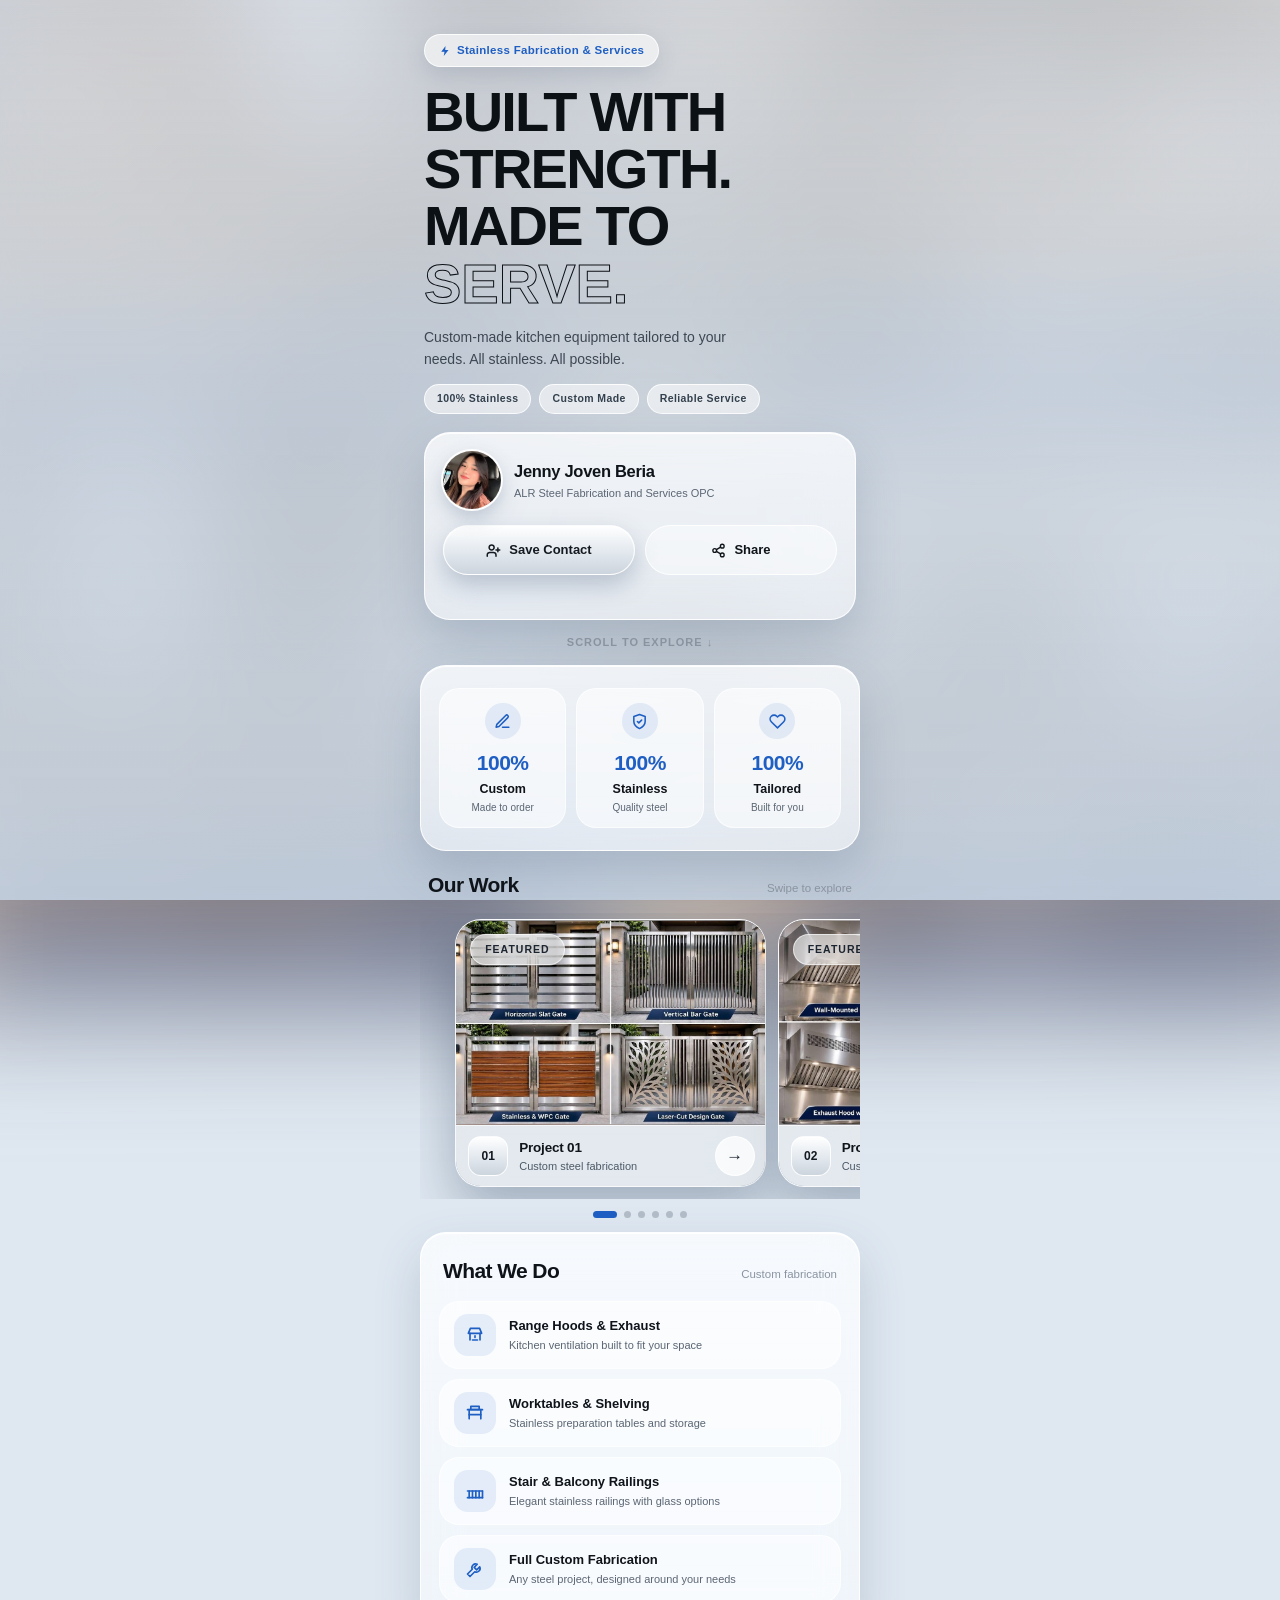
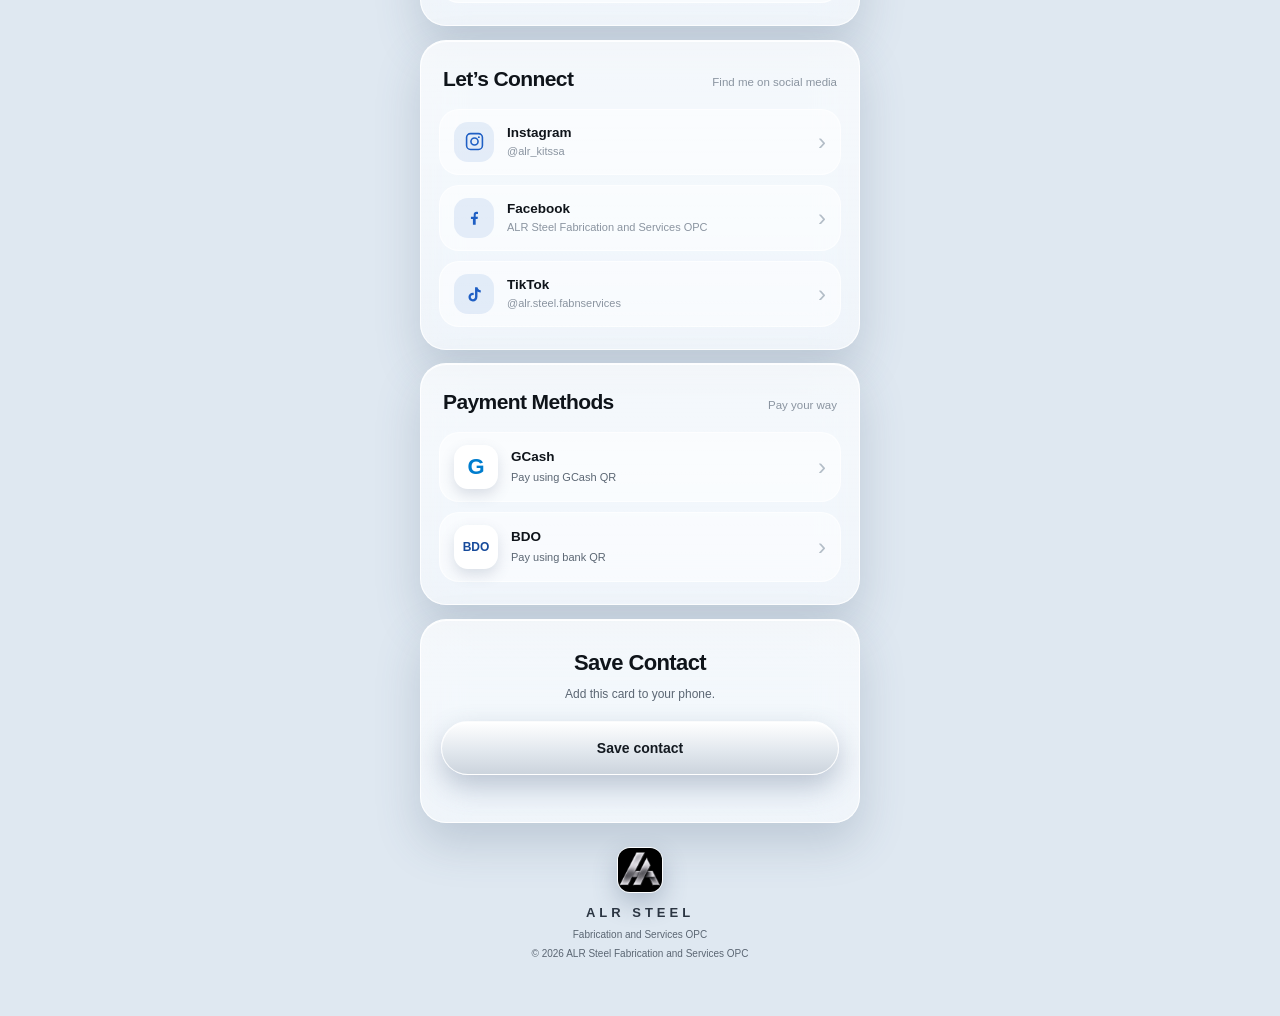
==== Jenny/index.html @ c43be618 "f" ====
<!DOCTYPE html>
<html lang="en">
<head>
  <meta charset="UTF-8">
  <meta name="viewport" content="width=device-width, initial-scale=1.0">

  <title>Jenny Joven Beria | ALR Steel Fabrication</title>
  <meta name="description" content="Connect with Jenny Joven Beria of ALR Steel Fabrication and Services OPC. Custom-made kitchen equipment tailored to your needs.">
  <meta name="theme-color" content="#dfe8f1">
  <meta name="application-name" content="ALR Steel">
  <meta name="apple-mobile-web-app-title" content="ALR Steel">
  <meta name="apple-mobile-web-app-capable" content="yes">
  <meta name="mobile-web-app-capable" content="yes">

  <link rel="icon" href="favicon.svg" type="image/svg+xml">
  <link rel="icon" href="favicon-32.png" sizes="32x32" type="image/png">
  <link rel="apple-touch-icon" href="apple-touch-icon.png">
  <link rel="manifest" href="site.webmanifest">

  <meta property="og:title" content="Jenny Joven Beria | ALR Steel Fabrication">
  <meta property="og:description" content="ALR Steel Fabrication and Services OPC — Custom-made kitchen equipment tailored to your needs.">
  <meta property="og:type" content="website">
  <meta property="og:image" content="apple-touch-icon.png">
  <meta name="twitter:card" content="summary">
  <meta name="twitter:title" content="Jenny Joven Beria | ALR Steel Fabrication">
  <meta name="twitter:description" content="ALR Steel Fabrication and Services OPC — Custom-made kitchen equipment tailored to your needs.">

  <link rel="stylesheet" href="style.css?v=6">
  <script src="script.js?v=6" defer></script>
  <noscript><style>.reveal,.reveal .highlight,.reveal .service-row{opacity:1 !important;transform:none !important;}</style></noscript>
</head>

<body>
  <!-- Fixed blurred backdrop: work imagery stays behind everything -->
  <div class="bg-fixed" aria-hidden="true"></div>
  <div class="bg-tint" aria-hidden="true"></div>

  <main class="digital-card">

    <!-- HERO -->
    <header class="hero">
      <p class="hero-tag">
        <svg width="12" height="12" viewBox="0 0 24 24" fill="currentColor" aria-hidden="true"><path d="M13 2 4.5 13.5H11L9.5 22 19 10h-6.5L13 2z"/></svg>
        Stainless Fabrication &amp; Services
      </p>

      <h1>
        BUILT WITH<br>
        STRENGTH.<br>
        MADE TO <span class="outline">SERVE.</span>
      </h1>

      <p class="hero-sub">
        Custom-made kitchen equipment tailored to your needs.
        All stainless. All possible.
      </p>

      <div class="hero-proof">
        <span>100% Stainless</span>
        <span>Custom Made</span>
        <span>Reliable Service</span>
      </div>

      <div class="hero-card">
        <div class="hero-id">
          <div class="profile-image-wrap">
            <img
              src="images/my-photo.png"
              alt="Jenny Joven Beria profile photo"
              class="profile-image"
              onerror="this.style.display='none'"
            >
            <span class="profile-initials">JB</span>
          </div>
          <div class="hero-name">
            <strong>Jenny Joven Beria</strong>
            <small>ALR Steel Fabrication and Services OPC</small>
          </div>
        </div>

        <div class="quick-actions">
          <button type="button" class="btn-primary" id="quickSave">
            <svg width="15" height="15" viewBox="0 0 24 24" fill="none" stroke="currentColor" stroke-width="2.4" stroke-linecap="round" stroke-linejoin="round" aria-hidden="true"><path d="M16 21v-2a4 4 0 0 0-4-4H6a4 4 0 0 0-4 4v2"/><circle cx="9" cy="7" r="4"/><line x1="19" y1="8" x2="19" y2="14"/><line x1="22" y1="11" x2="16" y2="11"/></svg>
            Save Contact
          </button>
          <button type="button" class="btn-ghost" id="shareCard">
            <svg width="15" height="15" viewBox="0 0 24 24" fill="none" stroke="currentColor" stroke-width="2.2" stroke-linecap="round" stroke-linejoin="round" aria-hidden="true"><circle cx="18" cy="5" r="3"/><circle cx="6" cy="12" r="3"/><circle cx="18" cy="19" r="3"/><line x1="8.6" y1="13.5" x2="15.4" y2="17.5"/><line x1="15.4" y1="6.5" x2="8.6" y2="10.5"/></svg>
            Share
          </button>
        </div>
        <p class="share-note" id="shareMessage" role="status"></p>
      </div>

      <p class="scroll-cue">Scroll to explore ↓</p>
    </header>

    <!-- HIGHLIGHTS -->
    <section class="section reveal" aria-label="Business highlights">
      <div class="highlights">
        <div class="highlight">
          <span class="highlight-icon" aria-hidden="true">
            <svg width="17" height="17" viewBox="0 0 24 24" fill="none" stroke="currentColor" stroke-width="2.2" stroke-linecap="round" stroke-linejoin="round"><path d="M12 20h9"/><path d="M16.5 3.5a2.1 2.1 0 0 1 3 3L7 19l-4 1 1-4Z"/></svg>
          </span>
          <span class="stat-num" data-target="100" data-suffix="%">0%</span>
          <strong>Custom</strong>
          <small>Made to order</small>
        </div>
        <div class="highlight">
          <span class="highlight-icon" aria-hidden="true">
            <svg width="17" height="17" viewBox="0 0 24 24" fill="none" stroke="currentColor" stroke-width="2.2" stroke-linecap="round" stroke-linejoin="round"><path d="M12 22s8-4 8-10V5l-8-3-8 3v7c0 6 8 10 8 10z"/><path d="m9 12 2 2 4-4"/></svg>
          </span>
          <span class="stat-num" data-target="100" data-suffix="%">0%</span>
          <strong>Stainless</strong>
          <small>Quality steel</small>
        </div>
        <div class="highlight">
          <span class="highlight-icon" aria-hidden="true">
            <svg width="17" height="17" viewBox="0 0 24 24" fill="none" stroke="currentColor" stroke-width="2.2" stroke-linecap="round" stroke-linejoin="round"><path d="M20.8 4.6a5.5 5.5 0 0 0-7.8 0L12 5.7l-1-1.1a5.5 5.5 0 0 0-7.8 7.8l1 1L12 21l7.8-7.6 1-1a5.5 5.5 0 0 0 0-7.8z"/></svg>
          </span>
          <span class="stat-num" data-target="100" data-suffix="%">0%</span>
          <strong>Tailored</strong>
          <small>Built for you</small>
        </div>
      </div>
    </section>

    <!-- WORK GALLERY : horizontal carousel -->
    <section class="work reveal" aria-label="Project gallery">
      <div class="section-heading">
        <h2>Our Work</h2>
        <p>Swipe to explore</p>
      </div>

      <div class="carousel" id="workCarousel" tabindex="0" aria-label="Steel fabrication project photos">
        <article class="slide" style='--photo: url("images/work-1.jpg")'>
          <div class="slide-frame">
            <img src="images/work-1.jpg" alt="Project photo 1" width="1000" height="657">
            <span class="slide-tag">Featured</span>
          </div>
          <div class="slide-caption">
            <span class="slide-num">01</span>
            <span class="slide-text"><strong>Project 01</strong><small>Custom steel fabrication</small></span>
            <button type="button" class="slide-next" aria-label="Next project">&#8594;</button>
          </div>
        </article>

        <article class="slide" style='--photo: url("images/work-2.jpg")'>
          <div class="slide-frame">
            <img src="images/work-2.jpg" alt="Project photo 2" width="1000" height="660" loading="lazy">
            <span class="slide-tag">Featured</span>
          </div>
          <div class="slide-caption">
            <span class="slide-num">02</span>
            <span class="slide-text"><strong>Project 02</strong><small>Custom steel fabrication</small></span>
            <button type="button" class="slide-next" aria-label="Next project">&#8594;</button>
          </div>
        </article>

        <article class="slide" style='--photo: url("images/work-3.jpg")'>
          <div class="slide-frame">
            <img src="images/work-3.jpg" alt="Project photo 3" width="1000" height="657" loading="lazy">
            <span class="slide-tag">Featured</span>
          </div>
          <div class="slide-caption">
            <span class="slide-num">03</span>
            <span class="slide-text"><strong>Project 03</strong><small>Custom steel fabrication</small></span>
            <button type="button" class="slide-next" aria-label="Next project">&#8594;</button>
          </div>
        </article>

        <article class="slide" style='--photo: url("images/work-4.jpg")'>
          <div class="slide-frame">
            <img src="images/work-4.jpg" alt="Project photo 4" width="1000" height="491" loading="lazy">
            <span class="slide-tag">Panorama</span>
          </div>
          <div class="slide-caption">
            <span class="slide-num">04</span>
            <span class="slide-text"><strong>Project 04</strong><small>Custom steel fabrication</small></span>
            <button type="button" class="slide-next" aria-label="Next project">&#8594;</button>
          </div>
        </article>

        <article class="slide" style='--photo: url("images/work-5.jpg")'>
          <div class="slide-frame">
            <img src="images/work-5.jpg" alt="Project photo 5" width="1000" height="660" loading="lazy">
            <span class="slide-tag">Featured</span>
          </div>
          <div class="slide-caption">
            <span class="slide-num">05</span>
            <span class="slide-text"><strong>Project 05</strong><small>Custom steel fabrication</small></span>
            <button type="button" class="slide-next" aria-label="Next project">&#8594;</button>
          </div>
        </article>

        <article class="slide" style='--photo: url("images/work-6.jpg")'>
          <div class="slide-frame">
            <img src="images/work-6.jpg" alt="Project photo 6" width="1000" height="662" loading="lazy">
            <span class="slide-tag">Featured</span>
          </div>
          <div class="slide-caption">
            <span class="slide-num">06</span>
            <span class="slide-text"><strong>Project 06</strong><small>Custom steel fabrication</small></span>
            <button type="button" class="slide-next" aria-label="Next project">&#8594;</button>
          </div>
        </article>
      </div>

      <div class="carousel-dots" id="carouselDots" aria-label="Choose a project photo">
        <button class="work-dot active" type="button" data-slide="0" aria-label="Photo 1" aria-current="true"></button>
        <button class="work-dot" type="button" data-slide="1" aria-label="Photo 2"></button>
        <button class="work-dot" type="button" data-slide="2" aria-label="Photo 3"></button>
        <button class="work-dot" type="button" data-slide="3" aria-label="Photo 4"></button>
        <button class="work-dot" type="button" data-slide="4" aria-label="Photo 5"></button>
        <button class="work-dot" type="button" data-slide="5" aria-label="Photo 6"></button>
      </div>
    </section>

    <!-- SERVICES -->
    <section class="section reveal">
      <div class="section-heading">
        <h2>What We Do</h2>
        <p>Custom fabrication</p>
      </div>

      <div class="service-list">
        <div class="service-row">
          <span class="service-icon" aria-hidden="true">
            <svg width="20" height="20" viewBox="0 0 24 24" fill="none" stroke="currentColor" stroke-width="2" stroke-linecap="round" stroke-linejoin="round"><path d="M4 10h16l-2.5-6h-11L4 10z"/><path d="M6 10v8M18 10v8M9 18h6"/><path d="M12 13v2"/></svg>
          </span>
          <span><strong>Range Hoods &amp; Exhaust</strong><small>Kitchen ventilation built to fit your space</small></span>
        </div>
        <div class="service-row">
          <span class="service-icon" aria-hidden="true">
            <svg width="20" height="20" viewBox="0 0 24 24" fill="none" stroke="currentColor" stroke-width="2" stroke-linecap="round" stroke-linejoin="round"><path d="M3 8h18"/><path d="M5 8v11M19 8v11"/><path d="M5 14h14"/><path d="M7 4h10v4H7z"/></svg>
          </span>
          <span><strong>Worktables &amp; Shelving</strong><small>Stainless preparation tables and storage</small></span>
        </div>
        <div class="service-row">
          <span class="service-icon" aria-hidden="true">
            <svg width="20" height="20" viewBox="0 0 24 24" fill="none" stroke="currentColor" stroke-width="2" stroke-linecap="round" stroke-linejoin="round"><path d="M3 20h18"/><path d="M5 20v-8m4 8v-8m4 8v-8m4 8v-8m4 8v-8"/><path d="M3 12h18"/></svg>
          </span>
          <span><strong>Stair &amp; Balcony Railings</strong><small>Elegant stainless railings with glass options</small></span>
        </div>
        <div class="service-row">
          <span class="service-icon" aria-hidden="true">
            <svg width="20" height="20" viewBox="0 0 24 24" fill="none" stroke="currentColor" stroke-width="2" stroke-linecap="round" stroke-linejoin="round"><path d="M14.7 6.3a4.5 4.5 0 0 0-6 6L3 18l3 3 5.7-5.7a4.5 4.5 0 0 0 6-6L14 13l-3-3 3.7-3.7z"/></svg>
          </span>
          <span><strong>Full Custom Fabrication</strong><small>Any steel project, designed around your needs</small></span>
        </div>
      </div>
    </section>

    <!-- SOCIAL LINKS -->
    <section class="section reveal">
      <div class="section-heading">
        <h2>Let&rsquo;s Connect</h2>
        <p>Find me on social media</p>
      </div>

      <div class="social-grid">
        <a
          class="social-link"
          href="https://www.instagram.com/alr_kitssa"
          target="_blank"
          rel="noopener noreferrer"
          aria-label="Visit Instagram"
        >
          <span class="social-icon" aria-hidden="true">
            <svg width="19" height="19" viewBox="0 0 24 24" fill="none" stroke="currentColor" stroke-width="2" stroke-linecap="round" stroke-linejoin="round"><rect x="2" y="2" width="20" height="20" rx="5"/><circle cx="12" cy="12" r="4.5"/><circle cx="17.5" cy="6.5" r="1.2" fill="currentColor" stroke="none"/></svg>
          </span>
          <span>Instagram<span class="social-handle">@alr_kitssa</span></span>
          <span class="chevron">›</span>
        </a>

        <a
          class="social-link"
          href="https://www.facebook.com/p/ALR-Steel-Fabrication-and-Services-OPC-100064059041618/"
          target="_blank"
          rel="noopener noreferrer"
          aria-label="Visit Facebook"
        >
          <span class="social-icon" aria-hidden="true">
            <svg width="19" height="19" viewBox="0 0 24 24" fill="currentColor" aria-hidden="true"><path d="M13.5 21v-7h2.4l.4-3h-2.8V9.1c0-.9.3-1.5 1.6-1.5h1.3V4.9c-.3 0-1.1-.1-2-.1-2 0-3.4 1.2-3.4 3.5V11H7.5v3H10v7h3.5z"/></svg>
          </span>
          <span>Facebook<span class="social-handle">ALR Steel Fabrication and Services OPC</span></span>
          <span class="chevron">›</span>
        </a>

        <a
          class="social-link"
          href="https://www.tiktok.com/@alr.steel.fabnservices"
          target="_blank"
          rel="noopener noreferrer"
          aria-label="Visit TikTok"
        >
          <span class="social-icon" aria-hidden="true">
            <svg width="18" height="18" viewBox="0 0 24 24" fill="currentColor" aria-hidden="true"><path d="M16.6 3c.4 2.1 1.9 3.8 4.4 4v3c-1.6 0-3-.5-4.4-1.4v6.9c0 3.9-2.7 6.5-6.1 6.5-3.3 0-5.9-2.5-5.9-5.9 0-3.3 2.6-5.8 6-5.8.3 0 .7 0 1 .1v3.1c-.3-.1-.7-.2-1-.2-1.6 0-2.9 1.2-2.9 2.8 0 1.6 1.2 2.8 2.8 2.8 1.7 0 2.9-1.3 2.9-3.2V3h3.2z"/></svg>
          </span>
          <span>TikTok<span class="social-handle">@alr.steel.fabnservices</span></span>
          <span class="chevron">›</span>
        </a>
      </div>
    </section>

    <!-- PAYMENT METHODS -->
    <section class="section reveal">
      <div class="section-heading">
        <h2>Payment Methods</h2>
        <p>Pay your way</p>
      </div>

      <div class="bank-list">
        <a href="gcash.html" class="bank-card">
          <span class="bank-logo gcash-logo">G</span>
          <span class="bank-summary">
            <strong>GCash</strong>
            <small>Pay using GCash QR</small>
          </span>
          <span class="chevron">›</span>
        </a>

        <a href="bdo.html" class="bank-card">
          <span class="bank-logo bdo-logo">BDO</span>
          <span class="bank-summary">
            <strong>BDO</strong>
            <small>Pay using bank QR</small>
          </span>
          <span class="chevron">›</span>
        </a>
      </div>
    </section>

    <!-- SAVE CONTACT -->
    <section class="contact-section reveal">
      <h2>Save Contact</h2>
      <p>Add this card to your phone.</p>
      <button type="button" class="save-button" id="saveContact">Save contact</button>
      <p class="save-message" id="saveMessage"></p>
    </section>

    <footer class="footer reveal">
      <img class="footer-logo" src="images/alr-logo.png" alt="ALR Steel Fabrication logo">
      <p>ALR STEEL</p>
      <span>Fabrication and Services OPC</span>
      <small>© <span id="currentYear"></span> ALR Steel Fabrication and Services OPC</small>
    </footer>

  </main>
</body>
</html>
---- Jenny/style.css ----
/* =====================================
   ALR STEEL DIGITAL CARD — MARKETING EDITION
   Light frosted glass, bold hero type,
   swipe gallery, count-up stats, reveals.
===================================== */

:root {
  --bg: #dfe8f1;
  --glass: linear-gradient(180deg, rgba(255, 255, 255, 0.75), rgba(255, 255, 255, 0.55));
  --tile: rgba(255, 255, 255, 0.55);
  --tile-hover: rgba(255, 255, 255, 0.8);
  --line: rgba(255, 255, 255, 0.85);
  --line-soft: rgba(255, 255, 255, 0.65);
  --text: #0f141a;
  --muted: #5b6673;
  --faint: #8a94a0;
  --accent: #1f5fc4;
  --accent-bright: #2f7cf6;
  --accent-soft: rgba(31, 95, 196, 0.1);
  --steel-btn: linear-gradient(180deg, #ffffff 0%, #e2e8ee 55%, #ccd4dd 100%);
  --sans: -apple-system, BlinkMacSystemFont, "SF Pro Text",
    "Inter", "Segoe UI", Arial, sans-serif;
  --radius: 26px;
}

* {
  box-sizing: border-box;
}

html {
  scroll-behavior: smooth;
}

body {
  margin: 0;
  padding: 28px 16px 52px;
  background-color: var(--bg);
  color: var(--text);
  font-family: var(--sans);
  line-height: 1.5;
  -webkit-font-smoothing: antialiased;
}

/* Fixed blurred work imagery behind everything */

.bg-fixed {
  position: fixed;
  inset: 0;
  z-index: -2;
  background: url("images/work-2.jpg") center 30% / cover no-repeat;
  filter: blur(60px) saturate(1.25) brightness(1.18);
  transform: scale(1.2);
}

.bg-tint {
  position: fixed;
  inset: 0;
  z-index: -1;
  background: linear-gradient(180deg,
    rgba(223, 232, 241, 0.66) 0%,
    rgba(214, 226, 238, 0.78) 40%,
    rgba(198, 212, 228, 0.86) 100%);
}

::selection {
  background: rgba(31, 95, 196, 0.25);
}

button,
a {
  -webkit-tap-highlight-color: transparent;
}

button {
  font: inherit;
}

a {
  color: inherit;
  text-decoration: none;
}

.digital-card {
  display: flex;
  flex-direction: column;
  gap: 14px;
  width: 100%;
  max-width: 440px;
  margin: 0 auto;
}

/* ---------- SHARED GLASS ---------- */

.hero-card,
.section,
.contact-section,
.payment-panel {
  background: var(--glass);
  -webkit-backdrop-filter: blur(22px) saturate(150%);
  backdrop-filter: blur(22px) saturate(150%);
  border: 1px solid var(--line);
  border-radius: var(--radius);
  box-shadow:
    inset 0 1px 0 rgba(255, 255, 255, 0.9),
    0 20px 45px rgba(70, 90, 120, 0.22);
}

/* ---------- SCROLL REVEAL ---------- */

.reveal {
  opacity: 0;
  transform: translateY(30px);
  transition:
    opacity 0.7s ease,
    transform 0.7s cubic-bezier(0.2, 0.7, 0.25, 1);
  will-change: opacity, transform;
}

.reveal.visible {
  opacity: 1;
  transform: none;
}

/* Staggered children inside revealed cards */

.reveal .highlight,
.reveal .service-row,
.reveal .social-link,
.reveal .bank-card {
  opacity: 0;
  transform: translateY(16px);
  transition:
    opacity 0.55s ease,
    transform 0.55s cubic-bezier(0.2, 0.7, 0.25, 1),
    background 0.2s;
}

.reveal.visible .highlight,
.reveal.visible .service-row,
.reveal.visible .social-link,
.reveal.visible .bank-card {
  opacity: 1;
  transform: none;
}

.reveal .highlight:nth-child(2) { transition-delay: 0.1s; }
.reveal .highlight:nth-child(3) { transition-delay: 0.2s; }
.reveal .service-row:nth-child(2) { transition-delay: 0.08s; }
.reveal .service-row:nth-child(3) { transition-delay: 0.16s; }
.reveal .service-row:nth-child(4) { transition-delay: 0.24s; }
.reveal .social-link:nth-child(2) { transition-delay: 0.08s; }
.reveal .social-link:nth-child(3) { transition-delay: 0.16s; }
.reveal .bank-card:nth-child(2) { transition-delay: 0.1s; }

/* ---------- HERO (animates on load) ---------- */

@keyframes rise {
  from {
    opacity: 0;
    transform: translateY(24px);
  }
  to {
    opacity: 1;
    transform: none;
  }
}

.hero {
  padding: 6px 4px 0;
}

.hero-tag {
  display: inline-flex;
  align-items: center;
  gap: 6px;
  margin: 0;
  padding: 7px 14px;
  border: 1px solid var(--line);
  border-radius: 999px;
  background: rgba(255, 255, 255, 0.6);
  -webkit-backdrop-filter: blur(14px);
  backdrop-filter: blur(14px);
  color: var(--accent);
  font-size: 11.5px;
  font-weight: 800;
  letter-spacing: 0.3px;
  box-shadow: 0 8px 20px rgba(70, 90, 120, 0.15);
  animation: rise 0.7s ease both;
}

.hero h1 {
  margin: 16px 0 0;
  font-size: clamp(40px, 11.5vw, 56px);
  font-weight: 800;
  line-height: 1.02;
  letter-spacing: -1.8px;
  text-transform: uppercase;
  color: #0c1116;
  text-wrap: balance;
  animation: rise 0.7s 0.08s ease both;
}

.hero h1 .outline {
  color: transparent;
  -webkit-text-stroke: 2px #0c1116;
}

.hero-sub {
  max-width: 330px;
  margin: 14px 0 0;
  color: #3d4753;
  font-size: 14px;
  line-height: 1.6;
  animation: rise 0.7s 0.16s ease both;
}

.hero-proof {
  display: flex;
  flex-wrap: wrap;
  gap: 8px;
  margin-top: 14px;
  animation: rise 0.7s 0.24s ease both;
}

.hero-proof span {
  padding: 6px 12px;
  border: 1px solid var(--line);
  border-radius: 999px;
  background: rgba(255, 255, 255, 0.55);
  -webkit-backdrop-filter: blur(14px);
  backdrop-filter: blur(14px);
  font-size: 10.5px;
  font-weight: 800;
  letter-spacing: 0.4px;
  color: #33404d;
}

.hero-card {
  margin-top: 18px;
  padding: 18px;
  animation: rise 0.7s 0.32s ease both;
}

.hero-id {
  display: flex;
  align-items: center;
  gap: 13px;
}

.profile-image-wrap {
  position: relative;
  width: 58px;
  height: 58px;
  flex-shrink: 0;
  border-radius: 50%;
  background: rgba(255, 255, 255, 0.6);
  box-shadow:
    0 0 0 2px rgba(255, 255, 255, 0.95),
    0 8px 20px rgba(70, 90, 120, 0.3);
}

.profile-image {
  position: absolute;
  inset: 0;
  z-index: 2;
  width: 100%;
  height: 100%;
  object-fit: cover;
  border-radius: 50%;
}

.profile-initials {
  position: absolute;
  inset: 0;
  display: grid;
  place-items: center;
  font-size: 20px;
  font-weight: 800;
  color: var(--accent);
  border-radius: 50%;
}

.hero-name strong {
  display: block;
  font-size: 16.5px;
  font-weight: 800;
  letter-spacing: -0.3px;
}

.hero-name small {
  display: block;
  margin-top: 2px;
  color: var(--muted);
  font-size: 11px;
  line-height: 1.45;
}

.scroll-cue {
  margin: 14px 0 0;
  color: var(--faint);
  font-size: 11px;
  font-weight: 700;
  letter-spacing: 1px;
  text-align: center;
  text-transform: uppercase;
  animation: rise 0.7s 0.4s ease both;
}

/* ---------- BUTTONS ---------- */

.quick-actions {
  display: grid;
  grid-template-columns: 1fr 1fr;
  gap: 10px;
  margin-top: 16px;
}

.btn-primary {
  display: flex;
  min-height: 50px;
  align-items: center;
  justify-content: center;
  gap: 8px;
  padding: 12px 16px;
  border: 1px solid rgba(255, 255, 255, 0.9);
  border-radius: 999px;
  background: var(--steel-btn);
  color: #141a21;
  cursor: pointer;
  font-size: 13px;
  font-weight: 800;
  box-shadow:
    inset 0 1px 0 rgba(255, 255, 255, 0.9),
    0 10px 24px rgba(70, 90, 120, 0.3);
  transition: transform 0.15s, filter 0.2s;
}

.btn-primary:hover {
  filter: brightness(1.04);
}

.btn-primary:active {
  transform: scale(0.97);
}

.btn-ghost {
  display: flex;
  min-height: 50px;
  align-items: center;
  justify-content: center;
  gap: 8px;
  padding: 12px 16px;
  border: 1px solid var(--line);
  border-radius: 999px;
  background: rgba(255, 255, 255, 0.45);
  color: var(--text);
  cursor: pointer;
  font-size: 13px;
  font-weight: 700;
  transition: background 0.2s;
}

.btn-ghost:hover {
  background: rgba(255, 255, 255, 0.75);
}

.share-note {
  min-height: 16px;
  margin: 10px 0 0;
  color: var(--muted);
  font-size: 11px;
  text-align: center;
}

/* ---------- SECTIONS ---------- */

.section {
  padding: 22px 18px;
}

.section-heading {
  display: flex;
  align-items: baseline;
  justify-content: space-between;
  gap: 12px;
  margin: 0 4px 14px;
}

.section-heading h2 {
  margin: 0;
  font-size: 21px;
  font-weight: 800;
  letter-spacing: -0.6px;
}

.section-heading p {
  margin: 0;
  color: var(--faint);
  font-size: 11.5px;
  text-align: right;
  white-space: nowrap;
}

/* ---------- HIGHLIGHTS + COUNT-UP ---------- */

.highlights {
  display: grid;
  grid-template-columns: repeat(3, 1fr);
  gap: 10px;
}

.highlight {
  padding: 14px 6px 12px;
  border: 1px solid var(--line-soft);
  border-radius: 20px;
  background: var(--tile);
  text-align: center;
}

.highlight-icon {
  display: grid;
  width: 36px;
  height: 36px;
  margin: 0 auto 8px;
  place-items: center;
  border-radius: 50%;
  background: var(--accent-soft);
  color: var(--accent);
}

.stat-num {
  display: block;
  font-size: 21px;
  font-weight: 800;
  letter-spacing: -0.5px;
  color: var(--accent);
  font-variant-numeric: tabular-nums;
}

.highlight strong {
  display: block;
  margin-top: 1px;
  font-size: 12.5px;
  font-weight: 800;
}

.highlight small {
  display: block;
  margin-top: 2px;
  color: var(--muted);
  font-size: 10px;
}

/* ---------- WORK : horizontal swipe carousel ---------- */

.work {
  padding: 4px 0 0;
}

.work .section-heading {
  margin: 0 8px 12px;
}

.carousel {
  position: relative;
  display: flex;
  gap: 12px;
  overflow-x: auto;
  scroll-snap-type: x proximity;
  scroll-behavior: smooth;
  scrollbar-width: none;
  overscroll-behavior-x: contain;
  align-items: flex-start;
  padding: 6px 8% 12px;
}

.carousel::-webkit-scrollbar {
  display: none;
}

.slide {
  position: relative;
  flex: 0 0 84%;
  scroll-snap-align: center;
  overflow: hidden;
  border: 1px solid rgba(255, 255, 255, 0.9);
  border-radius: 26px;
  background: #b9c4cf;
  box-shadow:
    inset 0 1px 0 rgba(255, 255, 255, 0.5),
    0 24px 55px rgba(40, 60, 90, 0.35);
}

.slide-frame {
  position: relative;
  aspect-ratio: 3 / 2;
  overflow: hidden;
  background: #c8d2dd;
}

/* blurred copy of the same photo fills any leftover space */
.slide-frame::before {
  content: "";
  position: absolute;
  inset: 0;
  background-image: var(--photo);
  background-position: center;
  background-size: cover;
  filter: blur(22px) saturate(1.15) brightness(1.06);
  transform: scale(1.18);
}

.slide-frame img {
  position: absolute;
  inset: 0;
  z-index: 1;
  width: 100%;
  height: 100%;
  object-fit: contain; /* whole photo, never cropped */
}

.slide-tag {
  position: absolute;
  top: 14px;
  left: 14px;
  z-index: 2;
  padding: 7px 14px;
  border: 1px solid rgba(255, 255, 255, 0.6);
  border-radius: 999px;
  background: rgba(255, 255, 255, 0.55);
  -webkit-backdrop-filter: blur(14px);
  backdrop-filter: blur(14px);
  font-size: 10.5px;
  font-weight: 800;
  letter-spacing: 1px;
  text-transform: uppercase;
  color: #1c2530;
}

.slide-caption {
  position: relative;
  z-index: 2;
  display: flex;
  align-items: center;
  gap: 11px;
  margin: 0;
  padding: 10px 10px 10px 12px;
  border: 0;
  border-top: 1px solid rgba(255, 255, 255, 0.65);
  border-radius: 0;
  background: rgba(255, 255, 255, 0.62);
  -webkit-backdrop-filter: blur(18px) saturate(150%);
  backdrop-filter: blur(18px) saturate(150%);
}

.slide-num {
  display: grid;
  width: 40px;
  height: 40px;
  flex-shrink: 0;
  place-items: center;
  border: 1px solid rgba(255, 255, 255, 0.9);
  border-radius: 13px;
  background: var(--steel-btn);
  color: #141a21;
  font-size: 12px;
  font-weight: 900;
}

.slide-text {
  min-width: 0;
}

.slide-text strong {
  display: block;
  font-size: 13.5px;
  font-weight: 800;
  letter-spacing: -0.2px;
  white-space: nowrap;
  overflow: hidden;
  text-overflow: ellipsis;
}

.slide-text small {
  display: block;
  color: #4d5966;
  font-size: 11px;
  white-space: nowrap;
  overflow: hidden;
  text-overflow: ellipsis;
}

.slide-next {
  display: grid;
  width: 40px;
  height: 40px;
  flex-shrink: 0;
  place-items: center;
  margin-left: auto;
  border: 1px solid rgba(255, 255, 255, 0.9);
  border-radius: 50%;
  background: rgba(255, 255, 255, 0.75);
  color: #1c2530;
  cursor: pointer;
  font-size: 17px;
  line-height: 1;
  transition: transform 0.15s, background 0.2s;
}

.slide-next:hover {
  background: #fff;
}

.slide-next:active {
  transform: scale(0.93);
}

.carousel-dots {
  display: flex;
  justify-content: center;
  gap: 7px;
  margin-top: 12px;
}

.work-dot {
  width: 7px;
  height: 7px;
  padding: 0;
  border: 0;
  border-radius: 50%;
  background: #b3bdc8;
  cursor: pointer;
  transition: width 0.25s, background 0.25s;
}

.work-dot.active {
  width: 24px;
  border-radius: 8px;
  background: var(--accent);
}

/* ---------- ROWS ---------- */

.social-grid,
.service-list,
.bank-list {
  display: grid;
  gap: 10px;
}

.social-link,
.service-row,
.bank-card {
  display: flex;
  align-items: center;
  gap: 13px;
  padding: 12px 14px;
  border: 1px solid var(--line-soft);
  border-radius: 20px;
  background: var(--tile);
  transition: background 0.2s, transform 0.15s;
}

a.social-link:hover,
a.bank-card:hover {
  background: var(--tile-hover);
}

a.social-link:active,
a.bank-card:active {
  transform: scale(0.99);
}

.social-link {
  min-height: 62px;
  font-size: 13.5px;
  font-weight: 700;
}

.social-icon,
.service-icon {
  display: grid;
  flex-shrink: 0;
  place-items: center;
  border-radius: 14px;
  background: var(--accent-soft);
  color: var(--accent);
}

.social-icon {
  width: 40px;
  height: 40px;
}

.service-icon {
  width: 42px;
  height: 42px;
}

.social-handle {
  display: block;
  color: var(--faint);
  font-size: 11px;
  font-weight: 500;
}

.chevron {
  margin-left: auto;
  color: #b3bdc7;
  font-size: 24px;
  font-weight: 400;
  line-height: 1;
}

.service-row strong {
  display: block;
  font-size: 13px;
  font-weight: 800;
}

.service-row small {
  display: block;
  margin-top: 2px;
  color: var(--muted);
  font-size: 11px;
  line-height: 1.5;
}

/* ---------- PAYMENTS ---------- */

.bank-card {
  min-height: 66px;
}

.bank-logo {
  display: grid;
  width: 44px;
  height: 44px;
  flex-shrink: 0;
  place-items: center;
  border-radius: 14px;
  background: #fff;
  font-size: 12px;
  font-weight: 900;
  box-shadow: 0 6px 14px rgba(70, 90, 120, 0.18);
}

.gcash-logo {
  color: #007dce;
  font-size: 22px;
}

.bdo-logo {
  color: #164a9b;
}

.bank-summary {
  display: flex;
  flex: 1;
  flex-direction: column;
  gap: 2px;
}

.bank-summary strong {
  font-size: 13.5px;
}

.bank-summary small {
  color: var(--muted);
  font-size: 11px;
}

/* ---------- SAVE CONTACT ---------- */

.contact-section {
  padding: 26px 20px;
  text-align: center;
}

.contact-section h2 {
  margin: 0;
  font-size: 22px;
  font-weight: 800;
  letter-spacing: -0.6px;
}

.contact-section > p {
  margin: 6px 0 0;
  color: var(--muted);
  font-size: 12px;
}

.save-button {
  display: flex;
  width: 100%;
  min-height: 54px;
  align-items: center;
  justify-content: center;
  gap: 10px;
  margin-top: 18px;
  padding: 14px 18px;
  border: 1px solid rgba(255, 255, 255, 0.9);
  border-radius: 999px;
  background: var(--steel-btn);
  color: #141a21;
  cursor: pointer;
  font-size: 14px;
  font-weight: 800;
  box-shadow:
    inset 0 1px 0 rgba(255, 255, 255, 0.9),
    0 12px 28px rgba(70, 90, 120, 0.32);
  transition: transform 0.15s, filter 0.2s;
}

.save-button:hover {
  filter: brightness(1.04);
}

.save-button:active {
  transform: scale(0.98);
}

.save-message {
  min-height: 15px;
  margin-bottom: 0;
  color: var(--muted);
  font-size: 11px;
}

/* ---------- FOOTER ---------- */

.footer {
  display: flex;
  flex-direction: column;
  align-items: center;
  gap: 4px;
  padding: 10px 15px 4px;
}

.footer-logo {
  width: 46px;
  height: 46px;
  object-fit: cover;
  border-radius: 13px;
  border: 1px solid rgba(255, 255, 255, 0.9);
  margin-bottom: 6px;
  box-shadow: 0 10px 24px rgba(70, 90, 120, 0.3);
}

.footer p {
  margin: 0;
  color: #2b3542;
  font-size: 13px;
  font-weight: 800;
  letter-spacing: 4px;
}

.footer span,
.footer small {
  color: var(--muted);
  font-size: 10px;
}

/* ---------- PAYMENT PAGES ---------- */

.payment-page {
  min-height: 100vh;
  padding: 24px 16px 40px;
}

.payment-container {
  width: 100%;
  max-width: 440px;
  margin: 0 auto;
}

.payment-topbar {
  display: flex;
  align-items: center;
  justify-content: space-between;
  margin-bottom: 16px;
  padding: 0 4px;
}

.back-link {
  display: inline-flex;
  align-items: center;
  gap: 6px;
  padding: 9px 16px 9px 12px;
  border: 1px solid var(--line);
  border-radius: 999px;
  background: rgba(255, 255, 255, 0.6);
  -webkit-backdrop-filter: blur(14px);
  backdrop-filter: blur(14px);
  font-size: 13px;
  font-weight: 700;
}

.payment-brand {
  color: #2b3542;
  font-size: 12px;
  font-weight: 800;
  letter-spacing: 3px;
}

.payment-panel {
  padding: 26px 20px;
  text-align: center;
}

.payment-provider-logo {
  display: grid;
  width: 62px;
  height: 62px;
  margin: 0 auto 16px;
  place-items: center;
  border-radius: 20px;
  background: #fff;
  font-size: 18px;
  font-weight: 900;
  box-shadow: 0 10px 24px rgba(70, 90, 120, 0.2);
}

.payment-provider-logo.gcash {
  color: #007dce;
  font-size: 30px;
}

.payment-provider-logo.bdo {
  color: #164a9b;
}

.payment-panel h1 {
  margin: 0;
  font-size: 23px;
  font-weight: 800;
  letter-spacing: -0.5px;
}

.payment-description {
  margin: 8px 0 20px;
  color: var(--muted);
  font-size: 13px;
}

.payment-qr {
  display: grid;
  min-height: 240px;
  padding: 12px;
  place-items: center;
  border: 1px solid var(--line);
  border-radius: 20px;
  background: #ffffff;
  box-shadow: 0 12px 28px rgba(70, 90, 120, 0.18);
}

.payment-qr img {
  display: block;
  width: 100%;
  max-width: 280px;
  height: auto;
  object-fit: contain;
}

.qr-placeholder {
  padding: 24px 12px;
  color: #525252;
  font-size: 13px;
  line-height: 1.7;
}

.qr-placeholder code {
  padding: 1px 6px;
  border-radius: 6px;
  background: #eef1f4;
  font-size: 12px;
}

.payment-instructions {
  margin: 16px 0;
  padding: 16px;
  border: 1px solid var(--line-soft);
  border-radius: 18px;
  background: var(--tile);
  color: #3d4753;
  font-size: 12px;
  line-height: 1.7;
  text-align: left;
}

.payment-instructions strong {
  color: var(--text);
}

.payment-instructions ol {
  margin: 8px 0 0;
  padding-left: 18px;
}

.payment-action {
  display: flex;
  width: 100%;
  min-height: 50px;
  align-items: center;
  justify-content: center;
  margin-top: 10px;
  padding: 12px 16px;
  border: 1px solid rgba(255, 255, 255, 0.9);
  border-radius: 999px;
  background: var(--steel-btn);
  color: #141a21;
  font-size: 13px;
  font-weight: 800;
  cursor: pointer;
  box-shadow:
    inset 0 1px 0 rgba(255, 255, 255, 0.9),
    0 10px 24px rgba(70, 90, 120, 0.28);
}

.payment-action.secondary {
  border: 1px solid var(--line);
  background: rgba(255, 255, 255, 0.5);
  color: var(--text);
  box-shadow: none;
}

.payment-status {
  min-height: 18px;
  color: var(--muted);
  font-size: 11px;
}

.payment-disclaimer {
  margin-top: 18px;
  color: var(--muted);
  font-size: 10px;
  line-height: 1.7;
  text-align: center;
}

/* ---------- ACCESSIBILITY ---------- */

button:focus-visible,
a:focus-visible,
.carousel:focus-visible {
  outline: 2px solid var(--accent);
  outline-offset: 3px;
}

/* ---------- MOBILE ---------- */

@media (max-width: 360px) {
  body {
    padding: 20px 10px 36px;
  }

  .hero h1 {
    font-size: 36px;
  }

  .hero-card {
    padding: 15px;
  }

  .section {
    padding: 18px 14px;
  }

  .quick-actions {
    grid-template-columns: 1fr;
  }
}

@media (prefers-reduced-motion: reduce) {
  *,
  *::before,
  *::after {
    scroll-behavior: auto !important;
    transition-duration: 0.01ms !important;
    animation: none !important;
  }

  .reveal,
  .reveal .highlight,
  .reveal .service-row,
  .reveal .social-link,
  .reveal .bank-card {
    opacity: 1 !important;
    transform: none !important;
  }
}

/* ---------- CONTACT PAGE ---------- */

.payment-provider-logo.contact {
  background: var(--accent-soft);
  color: var(--accent);
}

.contact-options {
  display: grid;
  gap: 12px;
  margin: 20px 0 4px;
  text-align: left;
}

.contact-option {
  border: 1px solid var(--line-soft);
  border-radius: 20px;
  background: var(--tile);
  padding: 16px;
}

.contact-option-top {
  display: flex;
  align-items: center;
  gap: 13px;
  margin-bottom: 14px;
}

.contact-icon {
  display: grid;
  width: 46px;
  height: 46px;
  flex-shrink: 0;
  place-items: center;
  border-radius: 15px;
  background: var(--accent-soft);
  color: var(--accent);
}

.contact-option strong {
  display: block;
  font-size: 13px;
  font-weight: 800;
}

.contact-value {
  display: block;
  margin-top: 2px;
  font-size: 16px;
  font-weight: 800;
  letter-spacing: -0.3px;
  color: var(--accent);
  overflow-wrap: anywhere;
}

.contact-btns {
  display: grid;
  grid-template-columns: 1fr 1fr;
  gap: 10px;
}

.contact-btns .payment-action {
  margin-top: 0;
  min-height: 48px;
  padding: 10px 8px;
  font-size: 12.5px;
}

.contact-or {
  display: flex;
  align-items: center;
  gap: 12px;
  margin: 18px 2px 6px;
  color: var(--faint);
  font-size: 10.5px;
  font-weight: 800;
  letter-spacing: 1.5px;
}

.contact-or::before,
.contact-or::after {
  content: "";
  height: 1px;
  flex: 1;
  background: rgba(120, 135, 155, 0.35);
}

@media (max-width: 360px) {
  .contact-btns {
    grid-template-columns: 1fr;
  }
}

/* ---------- IN-APP BROWSER BANNER + COPY LINKS ---------- */

.inapp-banner {
  margin: 16px 0 4px;
  padding: 14px 15px;
  border: 1px solid rgba(180, 120, 20, 0.45);
  border-radius: 16px;
  background: rgba(255, 193, 7, 0.14);
  text-align: left;
}

.inapp-banner strong {
  display: block;
  font-size: 13px;
  font-weight: 800;
  color: #7a5410;
}

.inapp-banner p {
  margin: 5px 0 0;
  color: #5c4a1e;
  font-size: 12px;
  line-height: 1.6;
}

.link-btn {
  width: 100%;
  padding: 9px 4px 2px;
  border: 0;
  background: none;
  color: var(--accent);
  cursor: pointer;
  font-size: 12px;
  font-weight: 700;
  text-align: center;
}

/* ---------- ANDROID SAVE HINT ---------- */

.android-hint {
  margin: 16px 0 4px;
  padding: 14px 15px;
  border: 1px solid rgba(31, 95, 196, 0.35);
  border-radius: 16px;
  background: rgba(31, 95, 196, 0.08);
  text-align: left;
}

.android-hint strong {
  display: block;
  font-size: 13px;
  font-weight: 800;
  color: var(--accent);
}

.android-hint p {
  margin: 5px 0 0;
  color: #3d4a5a;
  font-size: 12px;
  line-height: 1.6;
}

/* ---------- OUTLINE HEADLINE FIX ----------
   Android renders thick text-stroke poorly (glyphs look
   stuck together), so it gets a hairline + looser spacing.
   Apple platforms keep the bold 2px outline. */

.hero h1 .outline {
  -webkit-text-stroke: 1px #0c1116;
  -webkit-text-fill-color: transparent;
  letter-spacing: 0;
}

@supports (font: -apple-system-body) {
  .hero h1 .outline {
    -webkit-text-stroke-width: 2px;
    letter-spacing: -1.8px;
  }
}

/* ---------- 1-TAP DIRECT SAVE (inside Android hint) ---------- */

.android-hint .payment-action {
  margin-top: 12px;
  min-height: 46px;
  font-size: 12.5px;
}

.android-hint .hint-note {
  margin-top: 8px;
  font-size: 11px;
  color: #6b7684;
}
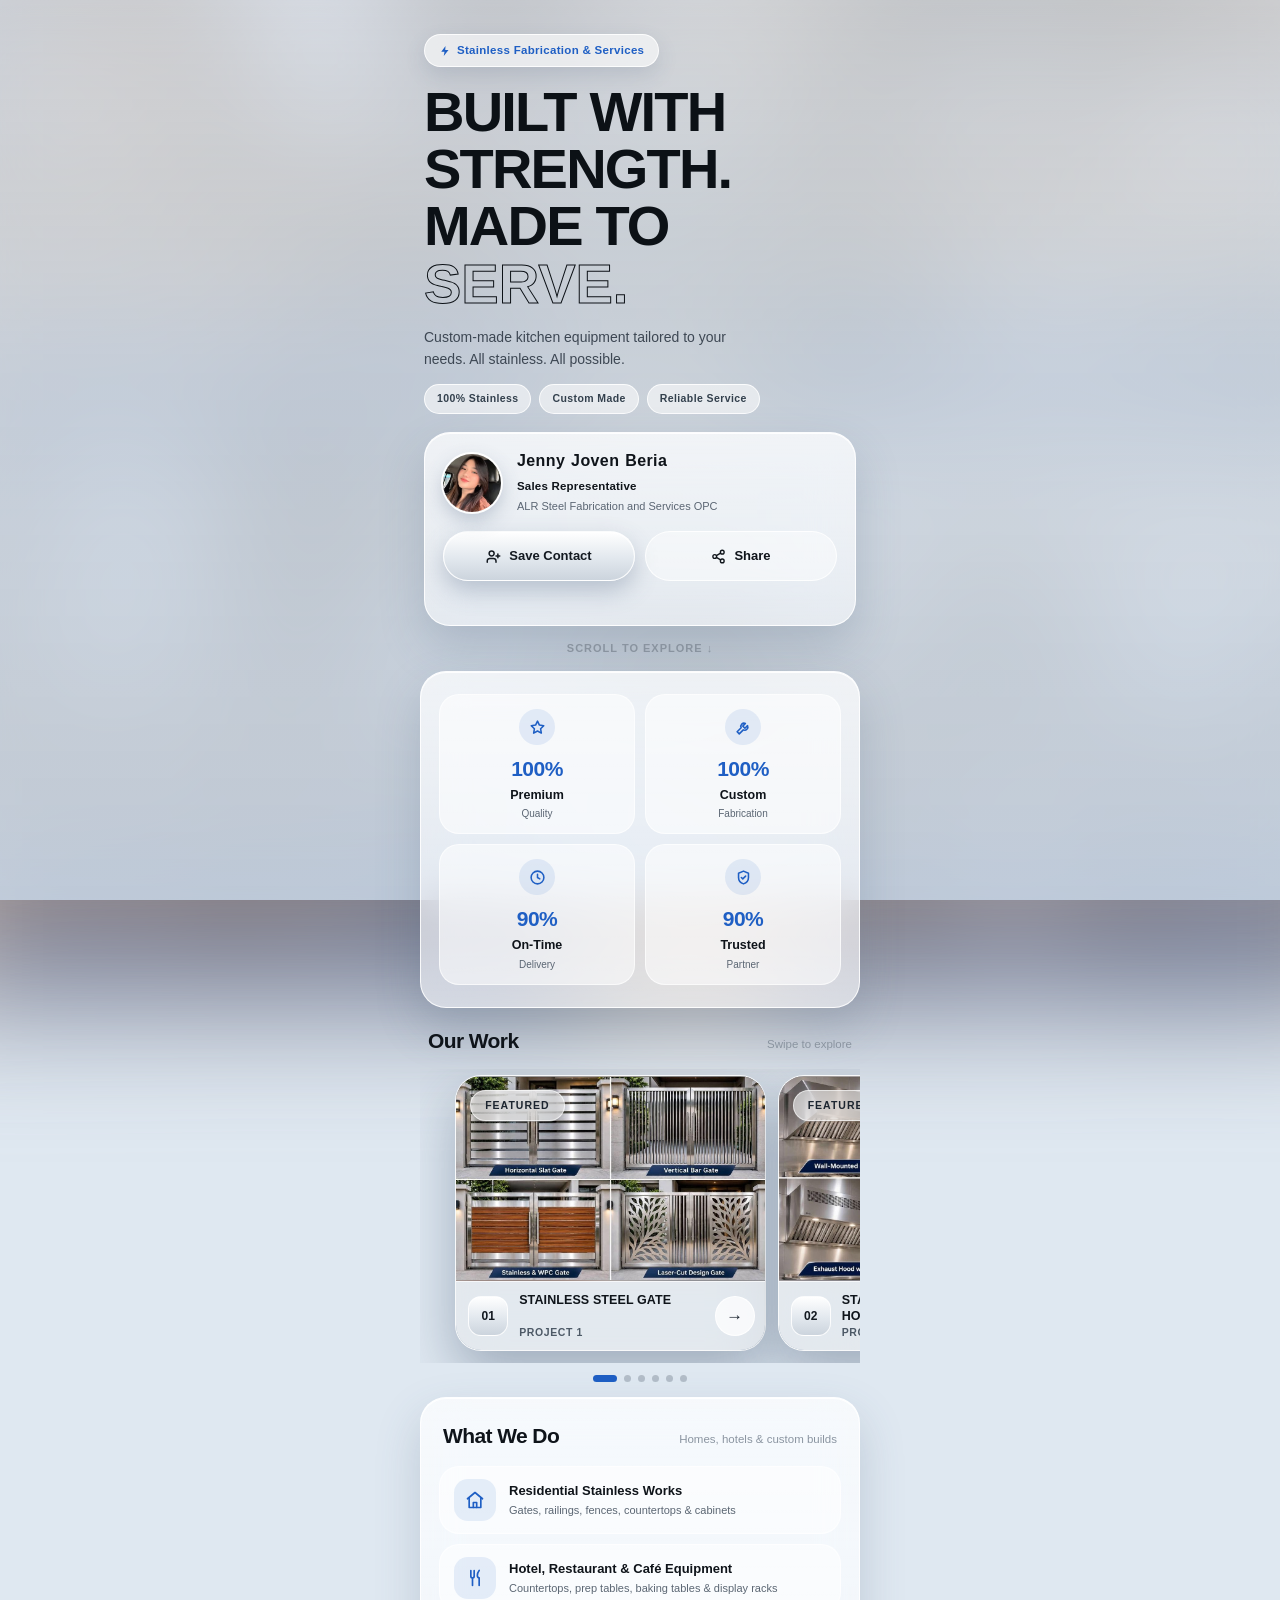
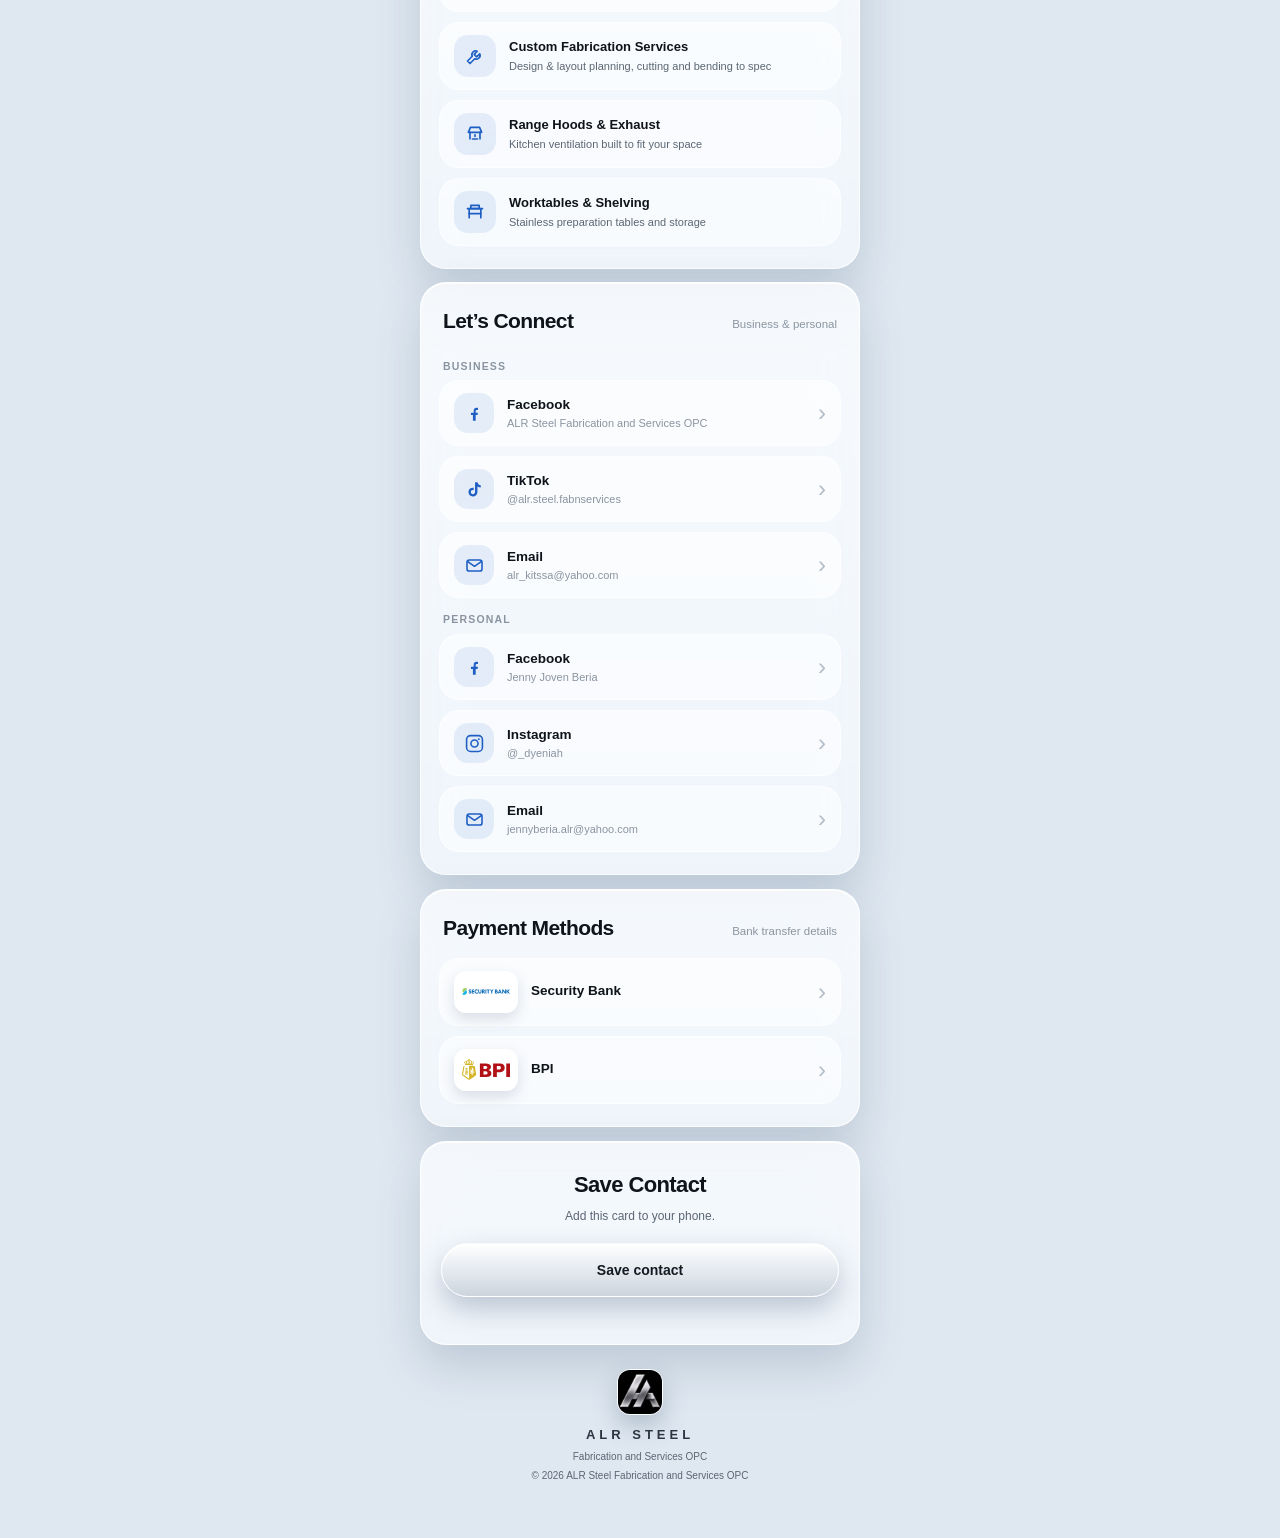
==== commit aef54686: "f" ====
--- a/Jenny/index.html
+++ b/Jenny/index.html
@@ -74,6 +74,7 @@
           </div>
           <div class="hero-name">
             <strong>Jenny Joven Beria</strong>
+            <span class="hero-role">Sales Representative</span>
             <small>ALR Steel Fabrication and Services OPC</small>
           </div>
         </div>
@@ -99,27 +100,35 @@
       <div class="highlights">
         <div class="highlight">
           <span class="highlight-icon" aria-hidden="true">
-            <svg width="17" height="17" viewBox="0 0 24 24" fill="none" stroke="currentColor" stroke-width="2.2" stroke-linecap="round" stroke-linejoin="round"><path d="M12 20h9"/><path d="M16.5 3.5a2.1 2.1 0 0 1 3 3L7 19l-4 1 1-4Z"/></svg>
+            <svg width="17" height="17" viewBox="0 0 24 24" fill="none" stroke="currentColor" stroke-width="2.2" stroke-linecap="round" stroke-linejoin="round"><path d="m12 3 2.7 5.6 6.1.9-4.4 4.3 1 6.1L12 17l-5.4 2.9 1-6.1-4.4-4.3 6.1-.9L12 3z"/></svg>
+          </span>
+          <span class="stat-num" data-target="100" data-suffix="%">0%</span>
+          <strong>Premium</strong>
+          <small>Quality</small>
+        </div>
+        <div class="highlight">
+          <span class="highlight-icon" aria-hidden="true">
+            <svg width="17" height="17" viewBox="0 0 24 24" fill="none" stroke="currentColor" stroke-width="2.2" stroke-linecap="round" stroke-linejoin="round"><path d="M14.7 6.3a4.5 4.5 0 0 0-6 6L3 18l3 3 5.7-5.7a4.5 4.5 0 0 0 6-6L14 13l-3-3 3.7-3.7z"/></svg>
           </span>
           <span class="stat-num" data-target="100" data-suffix="%">0%</span>
           <strong>Custom</strong>
-          <small>Made to order</small>
+          <small>Fabrication</small>
         </div>
         <div class="highlight">
           <span class="highlight-icon" aria-hidden="true">
-            <svg width="17" height="17" viewBox="0 0 24 24" fill="none" stroke="currentColor" stroke-width="2.2" stroke-linecap="round" stroke-linejoin="round"><path d="M12 22s8-4 8-10V5l-8-3-8 3v7c0 6 8 10 8 10z"/><path d="m9 12 2 2 4-4"/></svg>
+            <svg width="17" height="17" viewBox="0 0 24 24" fill="none" stroke="currentColor" stroke-width="2.2" stroke-linecap="round" stroke-linejoin="round"><circle cx="12" cy="12" r="9"/><path d="M12 7.5V12l3.2 2"/></svg>
           </span>
           <span class="stat-num" data-target="100" data-suffix="%">0%</span>
-          <strong>Stainless</strong>
-          <small>Quality steel</small>
+          <strong>On-Time</strong>
+          <small>Delivery</small>
         </div>
         <div class="highlight">
           <span class="highlight-icon" aria-hidden="true">
-            <svg width="17" height="17" viewBox="0 0 24 24" fill="none" stroke="currentColor" stroke-width="2.2" stroke-linecap="round" stroke-linejoin="round"><path d="M20.8 4.6a5.5 5.5 0 0 0-7.8 0L12 5.7l-1-1.1a5.5 5.5 0 0 0-7.8 7.8l1 1L12 21l7.8-7.6 1-1a5.5 5.5 0 0 0 0-7.8z"/></svg>
+            <svg width="17" height="17" viewBox="0 0 24 24" fill="none" stroke="currentColor" stroke-width="2.2" stroke-linecap="round" stroke-linejoin="round"><path d="M12 3l7 3v6c0 4.6-3 7.7-7 9-4-1.3-7-4.4-7-9V6l7-3z"/><path d="m9 12 2 2 4-4"/></svg>
           </span>
           <span class="stat-num" data-target="100" data-suffix="%">0%</span>
-          <strong>Tailored</strong>
-          <small>Built for you</small>
+          <strong>Trusted</strong>
+          <small>Partner</small>
         </div>
       </div>
     </section>
@@ -134,72 +143,72 @@
       <div class="carousel" id="workCarousel" tabindex="0" aria-label="Steel fabrication project photos">
         <article class="slide" style='--photo: url("images/work-1.jpg")'>
           <div class="slide-frame">
-            <img src="images/work-1.jpg" alt="Project photo 1" width="1000" height="657">
+            <img src="images/work-1.jpg" alt="Stainless steel gate project photo" width="1000" height="657">
             <span class="slide-tag">Featured</span>
           </div>
           <div class="slide-caption">
             <span class="slide-num">01</span>
-            <span class="slide-text"><strong>Project 01</strong><small>Custom steel fabrication</small></span>
+            <span class="slide-text"><strong>STAINLESS STEEL GATE</strong><small>Project 1</small></span>
             <button type="button" class="slide-next" aria-label="Next project">&#8594;</button>
           </div>
         </article>
 
         <article class="slide" style='--photo: url("images/work-2.jpg")'>
           <div class="slide-frame">
-            <img src="images/work-2.jpg" alt="Project photo 2" width="1000" height="660" loading="lazy">
+            <img src="images/work-2.jpg" alt="Stainless steel kitchen hood project photo" width="1000" height="660" loading="lazy">
             <span class="slide-tag">Featured</span>
           </div>
           <div class="slide-caption">
             <span class="slide-num">02</span>
-            <span class="slide-text"><strong>Project 02</strong><small>Custom steel fabrication</small></span>
+            <span class="slide-text"><strong>STAINLESS STEEL KITCHEN HOOD</strong><small>Project 2</small></span>
             <button type="button" class="slide-next" aria-label="Next project">&#8594;</button>
           </div>
         </article>
 
         <article class="slide" style='--photo: url("images/work-3.jpg")'>
           <div class="slide-frame">
-            <img src="images/work-3.jpg" alt="Project photo 3" width="1000" height="657" loading="lazy">
+            <img src="images/work-3.jpg" alt="Stainless steel table project photo" width="1000" height="657" loading="lazy">
             <span class="slide-tag">Featured</span>
           </div>
           <div class="slide-caption">
             <span class="slide-num">03</span>
-            <span class="slide-text"><strong>Project 03</strong><small>Custom steel fabrication</small></span>
+            <span class="slide-text"><strong>STAINLESS STEEL TABLE</strong><small>Project 3</small></span>
             <button type="button" class="slide-next" aria-label="Next project">&#8594;</button>
           </div>
         </article>
 
         <article class="slide" style='--photo: url("images/work-4.jpg")'>
           <div class="slide-frame">
-            <img src="images/work-4.jpg" alt="Project photo 4" width="1000" height="491" loading="lazy">
-            <span class="slide-tag">Panorama</span>
+            <img src="images/work-4.jpg" alt="Stainless steel food display project photo" width="1000" height="491" loading="lazy">
+            <span class="slide-tag">Featured</span>
           </div>
           <div class="slide-caption">
             <span class="slide-num">04</span>
-            <span class="slide-text"><strong>Project 04</strong><small>Custom steel fabrication</small></span>
+            <span class="slide-text"><strong>STAINLESS STEEL FOOD DISPLAY</strong><small>Project 4</small></span>
             <button type="button" class="slide-next" aria-label="Next project">&#8594;</button>
           </div>
         </article>
 
         <article class="slide" style='--photo: url("images/work-5.jpg")'>
           <div class="slide-frame">
-            <img src="images/work-5.jpg" alt="Project photo 5" width="1000" height="660" loading="lazy">
+            <img src="images/work-5.jpg" alt="Stainless steel cabinet project photo" width="1000" height="660" loading="lazy">
             <span class="slide-tag">Featured</span>
           </div>
           <div class="slide-caption">
             <span class="slide-num">05</span>
-            <span class="slide-text"><strong>Project 05</strong><small>Custom steel fabrication</small></span>
+            <span class="slide-text"><strong>STAINLESS STEEL CABINET</strong><small>Project 5</small></span>
             <button type="button" class="slide-next" aria-label="Next project">&#8594;</button>
           </div>
         </article>
 
         <article class="slide" style='--photo: url("images/work-6.jpg")'>
           <div class="slide-frame">
-            <img src="images/work-6.jpg" alt="Project photo 6" width="1000" height="662" loading="lazy">
+            <img src="images/work-6.jpg" alt="Stainless steel kitchen equipment project photo" width="1000" height="662" loading="lazy">
             <span class="slide-tag">Featured</span>
           </div>
           <div class="slide-caption">
             <span class="slide-num">06</span>
-            <span class="slide-text"><strong>Project 06</strong><small>Custom steel fabrication</small></span>
+            <span class="slide-text"><strong>STAINLESS STEEL KITCHEN EQUIPMENT</strong><small>Project 6</small></span>
             <button type="button" class="slide-next" aria-label="Next project">&#8594;</button>
           </div>
         </article>
@@ -219,12 +228,30 @@
     <section class="section reveal">
       <div class="section-heading">
         <h2>What We Do</h2>
-        <p>Custom fabrication</p>
+        <p>Homes, hotels &amp; custom builds</p>
       </div>
 
       <div class="service-list">
         <div class="service-row">
           <span class="service-icon" aria-hidden="true">
+            <svg width="20" height="20" viewBox="0 0 24 24" fill="none" stroke="currentColor" stroke-width="2" stroke-linecap="round" stroke-linejoin="round"><path d="M3 10.5 12 3l9 7.5"/><path d="M5 9.5V21h14V9.5"/><path d="M10 21v-6h4v6"/></svg>
+          </span>
+          <span><strong>Residential Stainless Works</strong><small>Gates, railings, fences, countertops &amp; cabinets</small></span>
+        </div>
+        <div class="service-row">
+          <span class="service-icon" aria-hidden="true">
+            <svg width="20" height="20" viewBox="0 0 24 24" fill="none" stroke="currentColor" stroke-width="2" stroke-linecap="round" stroke-linejoin="round"><path d="M7 3v7a2 2 0 0 0 4 0V3"/><path d="M9 12v9"/><path d="M17 3c-1.6 2-2.2 4-2.2 6 0 1.6.7 2.7 2.2 2.7V21"/></svg>
+          </span>
+          <span><strong>Hotel, Restaurant &amp; Café Equipment</strong><small>Countertops, prep tables, baking tables &amp; display racks</small></span>
+        </div>
+        <div class="service-row">
+          <span class="service-icon" aria-hidden="true">
+            <svg width="20" height="20" viewBox="0 0 24 24" fill="none" stroke="currentColor" stroke-width="2" stroke-linecap="round" stroke-linejoin="round"><path d="M14.7 6.3a4.5 4.5 0 0 0-6 6L3 18l3 3 5.7-5.7a4.5 4.5 0 0 0 6-6L14 13l-3-3 3.7-3.7z"/></svg>
+          </span>
+          <span><strong>Custom Fabrication Services</strong><small>Design &amp; layout planning, cutting and bending to spec</small></span>
+        </div>
+        <div class="service-row">
+          <span class="service-icon" aria-hidden="true">
             <svg width="20" height="20" viewBox="0 0 24 24" fill="none" stroke="currentColor" stroke-width="2" stroke-linecap="round" stroke-linejoin="round"><path d="M4 10h16l-2.5-6h-11L4 10z"/><path d="M6 10v8M18 10v8M9 18h6"/><path d="M12 13v2"/></svg>
           </span>
           <span><strong>Range Hoods &amp; Exhaust</strong><small>Kitchen ventilation built to fit your space</small></span>
@@ -234,18 +261,6 @@
             <svg width="20" height="20" viewBox="0 0 24 24" fill="none" stroke="currentColor" stroke-width="2" stroke-linecap="round" stroke-linejoin="round"><path d="M3 8h18"/><path d="M5 8v11M19 8v11"/><path d="M5 14h14"/><path d="M7 4h10v4H7z"/></svg>
           </span>
           <span><strong>Worktables &amp; Shelving</strong><small>Stainless preparation tables and storage</small></span>
-        </div>
-        <div class="service-row">
-          <span class="service-icon" aria-hidden="true">
-            <svg width="20" height="20" viewBox="0 0 24 24" fill="none" stroke="currentColor" stroke-width="2" stroke-linecap="round" stroke-linejoin="round"><path d="M3 20h18"/><path d="M5 20v-8m4 8v-8m4 8v-8m4 8v-8m4 8v-8"/><path d="M3 12h18"/></svg>
-          </span>
-          <span><strong>Stair &amp; Balcony Railings</strong><small>Elegant stainless railings with glass options</small></span>
-        </div>
-        <div class="service-row">
-          <span class="service-icon" aria-hidden="true">
-            <svg width="20" height="20" viewBox="0 0 24 24" fill="none" stroke="currentColor" stroke-width="2" stroke-linecap="round" stroke-linejoin="round"><path d="M14.7 6.3a4.5 4.5 0 0 0-6 6L3 18l3 3 5.7-5.7a4.5 4.5 0 0 0 6-6L14 13l-3-3 3.7-3.7z"/></svg>
-          </span>
-          <span><strong>Full Custom Fabrication</strong><small>Any steel project, designed around your needs</small></span>
         </div>
       </div>
     </section>
@@ -254,36 +269,24 @@
     <section class="section reveal">
       <div class="section-heading">
         <h2>Let&rsquo;s Connect</h2>
-        <p>Find me on social media</p>
-      </div>
-
-      <div class="social-grid">
-        <a
-          class="social-link"
-          href="https://www.instagram.com/alr_kitssa"
-          target="_blank"
-          rel="noopener noreferrer"
-          aria-label="Visit Instagram"
-        >
-          <span class="social-icon" aria-hidden="true">
-            <svg width="19" height="19" viewBox="0 0 24 24" fill="none" stroke="currentColor" stroke-width="2" stroke-linecap="round" stroke-linejoin="round"><rect x="2" y="2" width="20" height="20" rx="5"/><circle cx="12" cy="12" r="4.5"/><circle cx="17.5" cy="6.5" r="1.2" fill="currentColor" stroke="none"/></svg>
-          </span>
-          <span>Instagram<span class="social-handle">@alr_kitssa</span></span>
-          <span class="chevron">›</span>
-        </a>
-
+        <p>Business &amp; personal</p>
+      </div>
+
+      <div class="social-groups">
+        <p class="social-group-label">Business</p>
+        <div class="social-grid">
         <a
           class="social-link"
           href="https://www.facebook.com/p/ALR-Steel-Fabrication-and-Services-OPC-100064059041618/"
           target="_blank"
           rel="noopener noreferrer"
-          aria-label="Visit Facebook"
+          aria-label="Visit ALR Steel on Facebook"
         >
           <span class="social-icon" aria-hidden="true">
             <svg width="19" height="19" viewBox="0 0 24 24" fill="currentColor" aria-hidden="true"><path d="M13.5 21v-7h2.4l.4-3h-2.8V9.1c0-.9.3-1.5 1.6-1.5h1.3V4.9c-.3 0-1.1-.1-2-.1-2 0-3.4 1.2-3.4 3.5V11H7.5v3H10v7h3.5z"/></svg>
           </span>
           <span>Facebook<span class="social-handle">ALR Steel Fabrication and Services OPC</span></span>
-          <span class="chevron">›</span>
+          <span class="chevron">&rsaquo;</span>
         </a>
 
         <a
@@ -291,14 +294,70 @@
           href="https://www.tiktok.com/@alr.steel.fabnservices"
           target="_blank"
           rel="noopener noreferrer"
-          aria-label="Visit TikTok"
+          aria-label="Visit ALR Steel on TikTok"
         >
           <span class="social-icon" aria-hidden="true">
             <svg width="18" height="18" viewBox="0 0 24 24" fill="currentColor" aria-hidden="true"><path d="M16.6 3c.4 2.1 1.9 3.8 4.4 4v3c-1.6 0-3-.5-4.4-1.4v6.9c0 3.9-2.7 6.5-6.1 6.5-3.3 0-5.9-2.5-5.9-5.9 0-3.3 2.6-5.8 6-5.8.3 0 .7 0 1 .1v3.1c-.3-.1-.7-.2-1-.2-1.6 0-2.9 1.2-2.9 2.8 0 1.6 1.2 2.8 2.8 2.8 1.7 0 2.9-1.3 2.9-3.2V3h3.2z"/></svg>
           </span>
           <span>TikTok<span class="social-handle">@alr.steel.fabnservices</span></span>
-          <span class="chevron">›</span>
-        </a>
+          <span class="chevron">&rsaquo;</span>
+        </a>
+
+        <a
+          class="social-link"
+          href="mailto:alr_kitssa@yahoo.com"
+          aria-label="Email ALR Steel"
+        >
+          <span class="social-icon" aria-hidden="true">
+            <svg width="19" height="19" viewBox="0 0 24 24" fill="none" stroke="currentColor" stroke-width="2" stroke-linecap="round" stroke-linejoin="round"><rect x="2.5" y="5" width="19" height="14" rx="3"/><path d="m3.5 7 8.5 6 8.5-6"/></svg>
+          </span>
+          <span>Email<span class="social-handle">alr_kitssa@yahoo.com</span></span>
+          <span class="chevron">&rsaquo;</span>
+        </a>
+        </div>
+
+        <p class="social-group-label">Personal</p>
+        <div class="social-grid">
+        <a
+          class="social-link"
+          href="https://www.facebook.com/jennyjoven.beria"
+          target="_blank"
+          rel="noopener noreferrer"
+          aria-label="Visit Jenny on Facebook"
+        >
+          <span class="social-icon" aria-hidden="true">
+            <svg width="19" height="19" viewBox="0 0 24 24" fill="currentColor" aria-hidden="true"><path d="M13.5 21v-7h2.4l.4-3h-2.8V9.1c0-.9.3-1.5 1.6-1.5h1.3V4.9c-.3 0-1.1-.1-2-.1-2 0-3.4 1.2-3.4 3.5V11H7.5v3H10v7h3.5z"/></svg>
+          </span>
+          <span>Facebook<span class="social-handle">Jenny Joven Beria</span></span>
+          <span class="chevron">&rsaquo;</span>
+        </a>
+
+        <a
+          class="social-link"
+          href="https://www.instagram.com/_dyeniah/"
+          target="_blank"
+          rel="noopener noreferrer"
+          aria-label="Visit Jenny on Instagram"
+        >
+          <span class="social-icon" aria-hidden="true">
+            <svg width="19" height="19" viewBox="0 0 24 24" fill="none" stroke="currentColor" stroke-width="2" stroke-linecap="round" stroke-linejoin="round"><rect x="2" y="2" width="20" height="20" rx="5"/><circle cx="12" cy="12" r="4.5"/><circle cx="17.5" cy="6.5" r="1.2" fill="currentColor" stroke="none"/></svg>
+          </span>
+          <span>Instagram<span class="social-handle">@_dyeniah</span></span>
+          <span class="chevron">&rsaquo;</span>
+        </a>
+
+        <a
+          class="social-link"
+          href="mailto:jennyberia.alr@yahoo.com"
+          aria-label="Email Jenny"
+        >
+          <span class="social-icon" aria-hidden="true">
+            <svg width="19" height="19" viewBox="0 0 24 24" fill="none" stroke="currentColor" stroke-width="2" stroke-linecap="round" stroke-linejoin="round"><rect x="2.5" y="5" width="19" height="14" rx="3"/><path d="m3.5 7 8.5 6 8.5-6"/></svg>
+          </span>
+          <span>Email<span class="social-handle">jennyberia.alr@yahoo.com</span></span>
+          <span class="chevron">&rsaquo;</span>
+        </a>
+        </div>
       </div>
     </section>
 
@@ -306,26 +365,28 @@
     <section class="section reveal">
       <div class="section-heading">
         <h2>Payment Methods</h2>
-        <p>Pay your way</p>
+        <p>Bank transfer details</p>
       </div>
 
       <div class="bank-list">
-        <a href="gcash.html" class="bank-card">
-          <span class="bank-logo gcash-logo">G</span>
+        <a href="security-bank.html" class="bank-card">
+          <span class="bank-logo">
+            <img src="images/security-bank-logo.svg" alt="Security Bank logo">
+          </span>
           <span class="bank-summary">
-            <strong>GCash</strong>
-            <small>Pay using GCash QR</small>
-          </span>
-          <span class="chevron">›</span>
-        </a>
-
-        <a href="bdo.html" class="bank-card">
-          <span class="bank-logo bdo-logo">BDO</span>
+            <strong>Security Bank</strong>
+          </span>
+          <span class="chevron">&rsaquo;</span>
+        </a>
+
+        <a href="bpi.html" class="bank-card">
+          <span class="bank-logo">
+            <img src="images/bpi-logo.svg" alt="BPI logo">
+          </span>
           <span class="bank-summary">
-            <strong>BDO</strong>
-            <small>Pay using bank QR</small>
-          </span>
-          <span class="chevron">›</span>
+            <strong>BPI</strong>
+          </span>
+          <span class="chevron">&rsaquo;</span>
         </a>
       </div>
     </section>
--- a/Jenny/style.css
+++ b/Jenny/style.css
@@ -244,7 +244,11 @@
 .hero-id {
   display: flex;
   align-items: center;
-  gap: 13px;
+  gap: 16px;
+}
+
+.hero-name {
+  min-width: 0;
 }
 
 .profile-image-wrap {
@@ -282,14 +286,25 @@
 
 .hero-name strong {
   display: block;
-  font-size: 16.5px;
-  font-weight: 800;
-  letter-spacing: -0.3px;
+  font-size: 16px;
+  font-weight: 800;
+  letter-spacing: 0.4px;
+  line-height: 1.3;
+  word-spacing: 1px;
+}
+
+.hero-name .hero-role {
+  display: block;
+  margin-top: 6px;
+  color: var(--text);
+  font-size: 11.5px;
+  font-weight: 700;
+  letter-spacing: 0.2px;
 }
 
 .hero-name small {
   display: block;
-  margin-top: 2px;
+  margin-top: 4px;
   color: var(--muted);
   font-size: 11px;
   line-height: 1.45;
@@ -405,7 +420,7 @@
 
 .highlights {
   display: grid;
-  grid-template-columns: repeat(3, 1fr);
+  grid-template-columns: repeat(2, 1fr);
   gap: 10px;
 }
 
@@ -573,18 +588,21 @@
 
 .slide-text strong {
   display: block;
-  font-size: 13.5px;
-  font-weight: 800;
-  letter-spacing: -0.2px;
-  white-space: nowrap;
-  overflow: hidden;
-  text-overflow: ellipsis;
+  min-height: 2.6em;
+  font-size: 12.5px;
+  font-weight: 800;
+  letter-spacing: 0.1px;
+  line-height: 1.3;
+  text-transform: uppercase;
 }
 
 .slide-text small {
   display: block;
   color: #4d5966;
-  font-size: 11px;
+  font-size: 10.5px;
+  font-weight: 700;
+  letter-spacing: 0.6px;
+  text-transform: uppercase;
   white-space: nowrap;
   overflow: hidden;
   text-overflow: ellipsis;
@@ -641,6 +659,20 @@
 
 /* ---------- ROWS ---------- */
 
+.social-groups {
+  display: grid;
+  gap: 6px;
+}
+
+.social-group-label {
+  margin: 8px 4px 0;
+  color: var(--faint);
+  font-size: 10.5px;
+  font-weight: 800;
+  letter-spacing: 1.2px;
+  text-transform: uppercase;
+}
+
 .social-grid,
 .service-list,
 .bank-list {
@@ -734,24 +766,21 @@
 
 .bank-logo {
   display: grid;
-  width: 44px;
-  height: 44px;
+  width: 64px;
+  height: 42px;
   flex-shrink: 0;
   place-items: center;
-  border-radius: 14px;
+  padding: 6px 8px;
+  border-radius: 12px;
   background: #fff;
-  font-size: 12px;
-  font-weight: 900;
   box-shadow: 0 6px 14px rgba(70, 90, 120, 0.18);
 }
 
-.gcash-logo {
-  color: #007dce;
-  font-size: 22px;
-}
-
-.bdo-logo {
-  color: #164a9b;
+.bank-logo img {
+  display: block;
+  width: 100%;
+  height: 100%;
+  object-fit: contain;
 }
 
 .bank-summary {
@@ -910,24 +939,21 @@
 
 .payment-provider-logo {
   display: grid;
-  width: 62px;
+  width: 160px;
   height: 62px;
   margin: 0 auto 16px;
   place-items: center;
-  border-radius: 20px;
+  padding: 10px 14px;
+  border-radius: 18px;
   background: #fff;
-  font-size: 18px;
-  font-weight: 900;
   box-shadow: 0 10px 24px rgba(70, 90, 120, 0.2);
 }
 
-.payment-provider-logo.gcash {
-  color: #007dce;
-  font-size: 30px;
-}
-
-.payment-provider-logo.bdo {
-  color: #164a9b;
+.payment-provider-logo img {
+  display: block;
+  width: 100%;
+  height: 100%;
+  object-fit: contain;
 }
 
 .payment-panel h1 {
@@ -943,30 +969,63 @@
   font-size: 13px;
 }
 
-.payment-qr {
-  display: grid;
-  min-height: 240px;
-  padding: 12px;
-  place-items: center;
+.account-card {
+  padding: 6px 14px;
   border: 1px solid var(--line);
   border-radius: 20px;
   background: #ffffff;
   box-shadow: 0 12px 28px rgba(70, 90, 120, 0.18);
-}
-
-.payment-qr img {
-  display: block;
-  width: 100%;
-  max-width: 280px;
-  height: auto;
-  object-fit: contain;
-}
-
-.qr-placeholder {
-  padding: 24px 12px;
-  color: #525252;
-  font-size: 13px;
-  line-height: 1.7;
+  text-align: left;
+}
+
+.account-row + .account-row {
+  border-top: 1px solid rgba(15, 20, 26, 0.07);
+}
+
+.account-row {
+  display: flex;
+  flex-direction: column;
+  gap: 3px;
+  padding: 12px 0;
+}
+
+.account-label {
+  color: var(--faint);
+  font-size: 10px;
+  font-weight: 800;
+  letter-spacing: 1px;
+  text-transform: uppercase;
+}
+
+.account-value {
+  color: var(--text);
+  font-size: 13.5px;
+  font-weight: 700;
+  line-height: 1.45;
+  word-break: break-word;
+}
+
+.account-number {
+  display: inline-block;
+  align-self: flex-start;
+  padding: 6px 12px;
+  border: 1px solid var(--line-soft);
+  border-radius: 12px;
+  background: rgba(31, 95, 196, 0.08);
+  color: #123f86;
+  cursor: pointer;
+  font-size: 17px;
+  font-weight: 900;
+  letter-spacing: 1.2px;
+  transition: background 0.2s, transform 0.15s;
+}
+
+.account-number:hover {
+  background: rgba(31, 95, 196, 0.14);
+}
+
+.account-number:active {
+  transform: scale(0.98);
 }
 
 .qr-placeholder code {
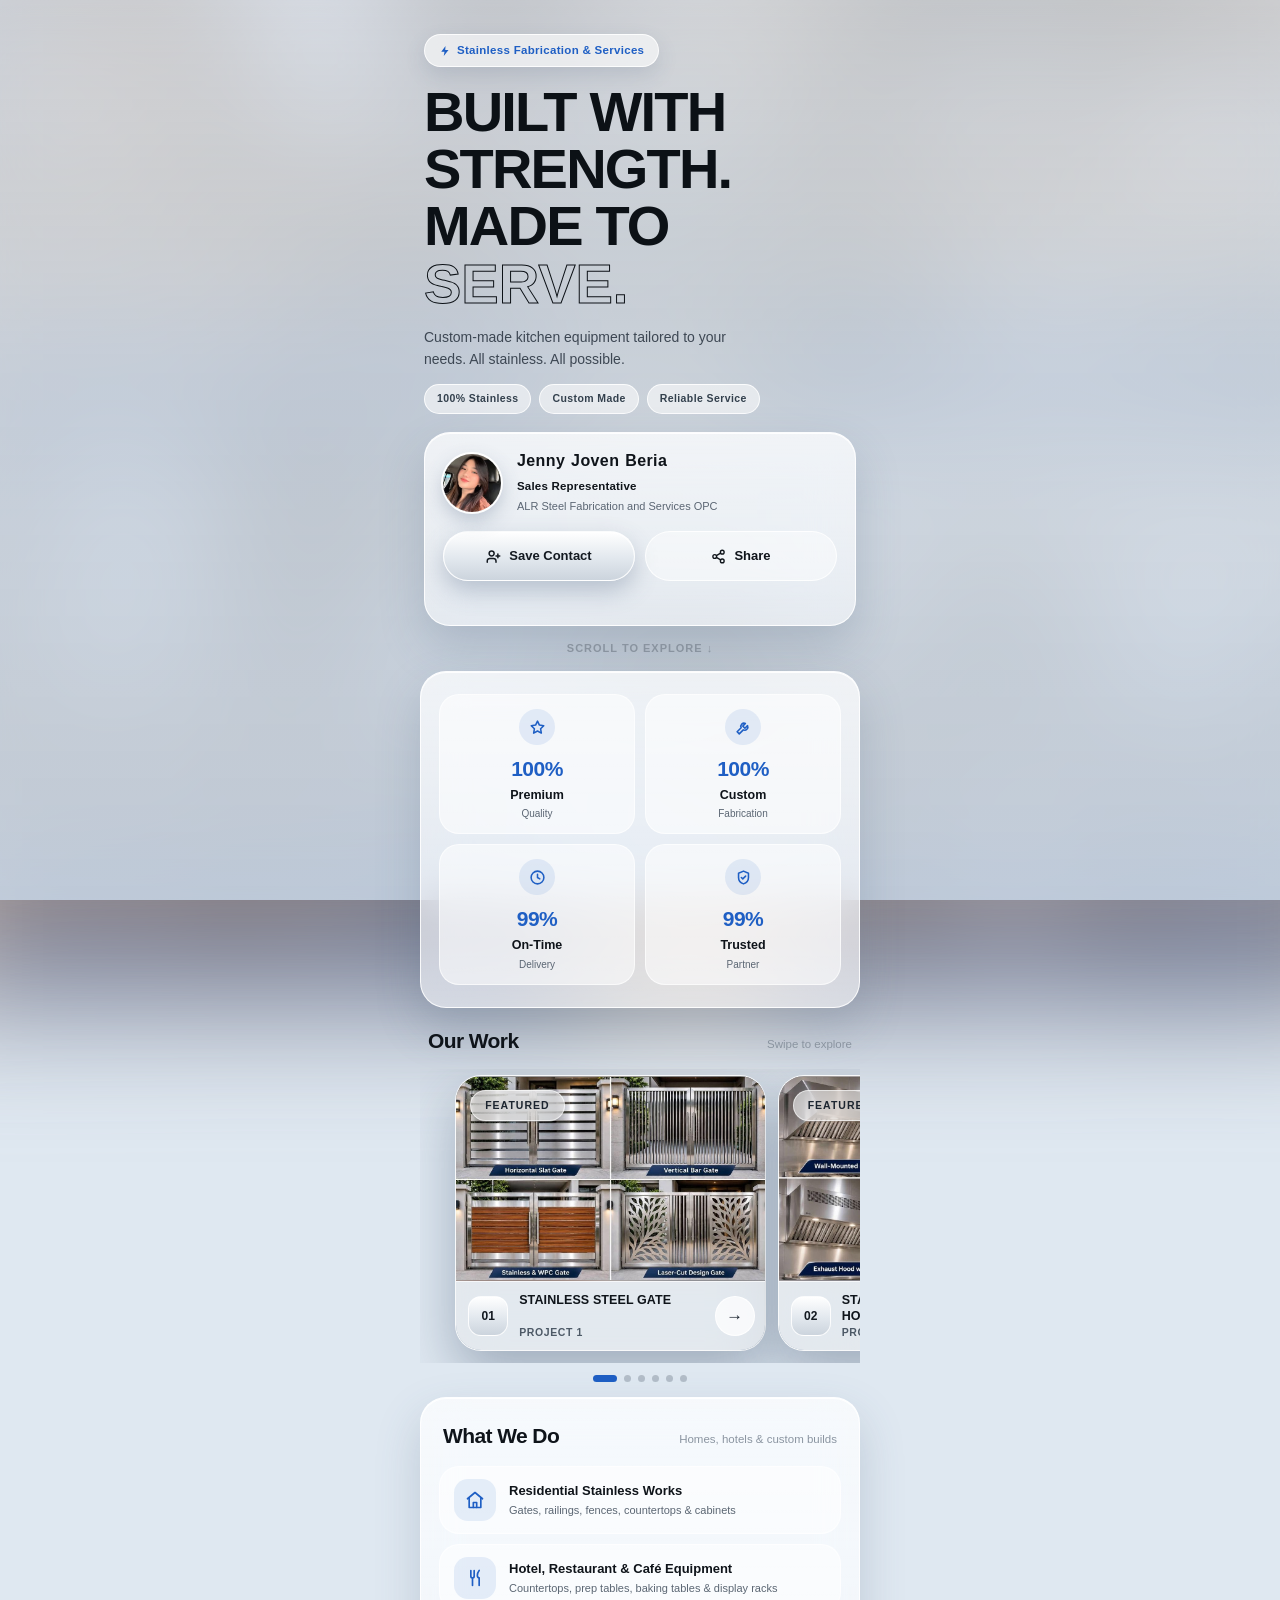
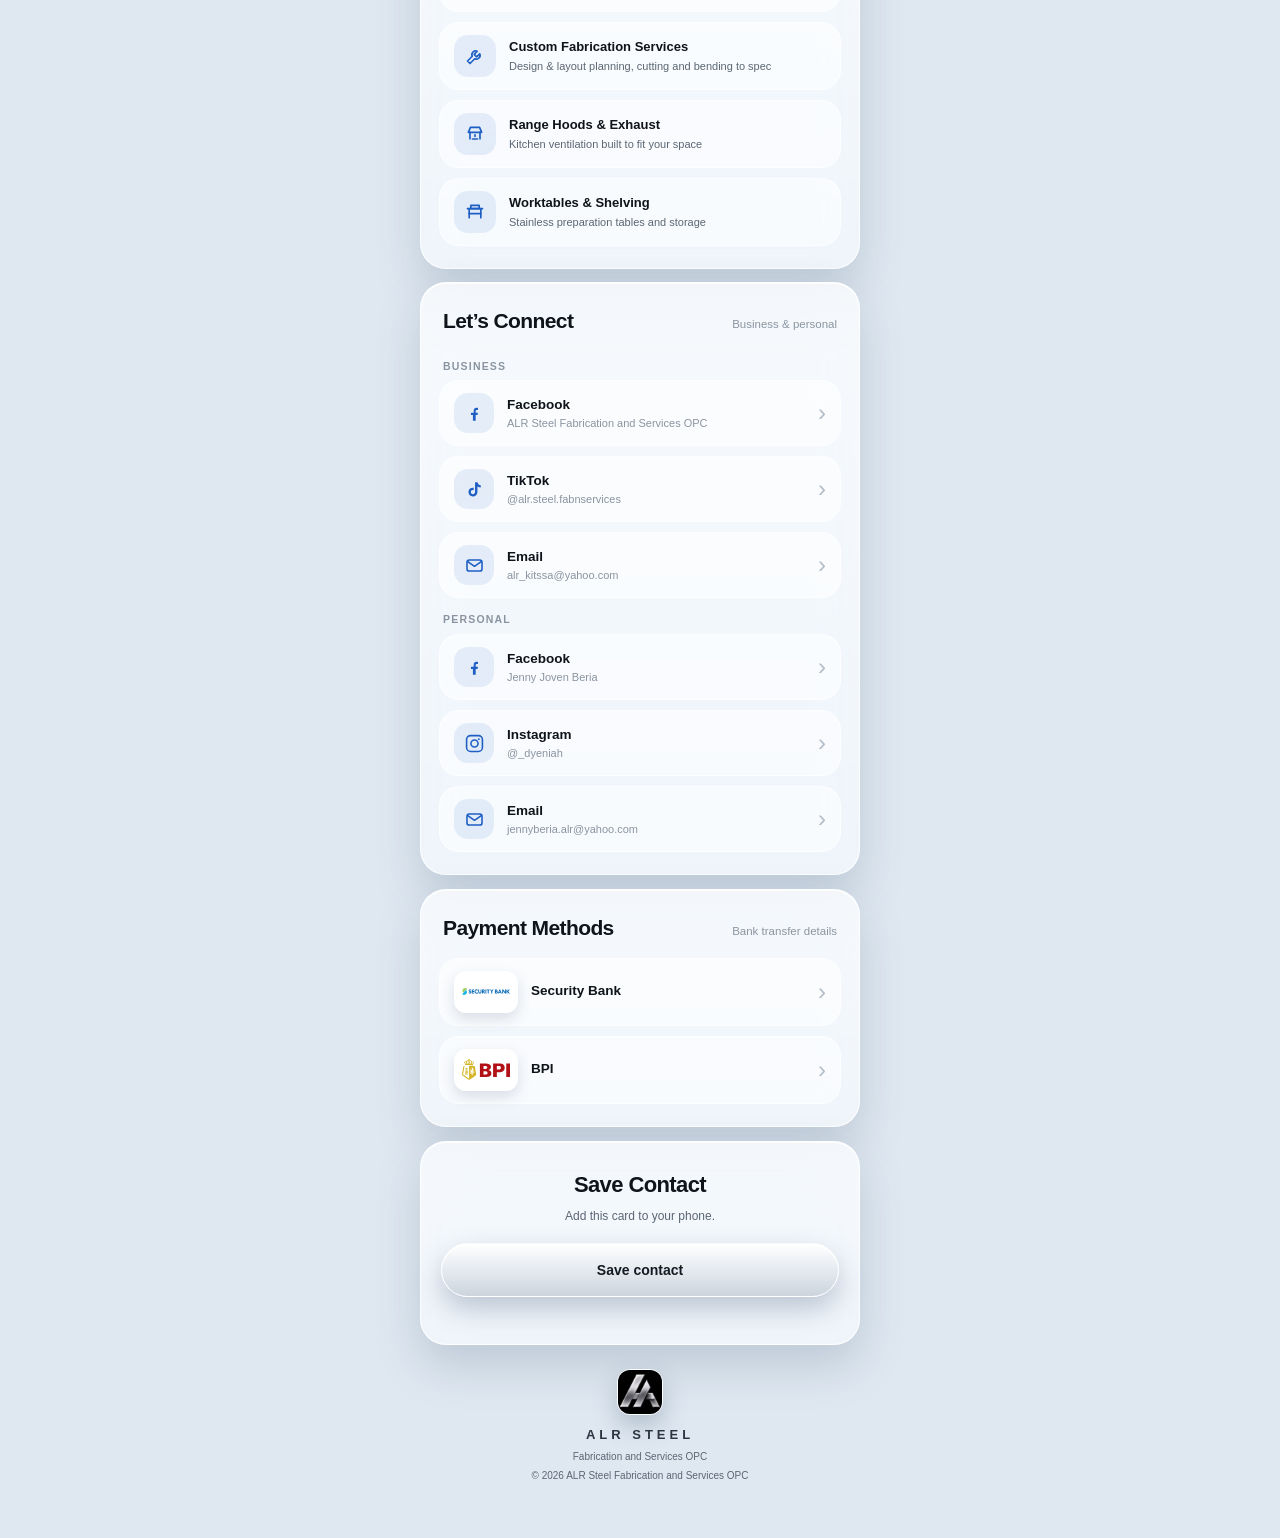
==== commit 0308dfa8: "f" ====
--- a/Jenny/index.html
+++ b/Jenny/index.html
@@ -2,7 +2,7 @@
 <html lang="en">
 <head>
   <meta charset="UTF-8">
-  <meta name="viewport" content="width=device-width, initial-scale=1.0">
+  <meta name="viewport" content="width=device-width, initial-scale=1.0, viewport-fit=cover">
 
   <title>Jenny Joven Beria | ALR Steel Fabrication</title>
   <meta name="description" content="Connect with Jenny Joven Beria of ALR Steel Fabrication and Services OPC. Custom-made kitchen equipment tailored to your needs.">
@@ -25,8 +25,8 @@
   <meta name="twitter:title" content="Jenny Joven Beria | ALR Steel Fabrication">
   <meta name="twitter:description" content="ALR Steel Fabrication and Services OPC — Custom-made kitchen equipment tailored to your needs.">
 
-  <link rel="stylesheet" href="style.css?v=6">
-  <script src="script.js?v=6" defer></script>
+  <link rel="stylesheet" href="style.css?v=7">
+  <script src="script.js?v=7" defer></script>
   <noscript><style>.reveal,.reveal .highlight,.reveal .service-row{opacity:1 !important;transform:none !important;}</style></noscript>
 </head>
 
--- a/Jenny/style.css
+++ b/Jenny/style.css
@@ -31,14 +31,28 @@
   scroll-behavior: smooth;
 }
 
+html {
+  overflow-x: clip; /* no sideways scrolling on any phone */
+  -webkit-text-size-adjust: 100%;
+  text-size-adjust: 100%;
+}
+
 body {
   margin: 0;
-  padding: 28px 16px 52px;
+  overflow-x: clip;
+  padding: 28px 16px calc(52px + env(safe-area-inset-bottom));
+  padding-left: calc(16px + env(safe-area-inset-left));
+  padding-right: calc(16px + env(safe-area-inset-right));
   background-color: var(--bg);
   color: var(--text);
   font-family: var(--sans);
   line-height: 1.5;
   -webkit-font-smoothing: antialiased;
+}
+
+img,
+svg {
+  max-width: 100%;
 }
 
 /* Fixed blurred work imagery behind everything */
@@ -395,9 +409,10 @@
 
 .section-heading {
   display: flex;
+  flex-wrap: wrap;
   align-items: baseline;
   justify-content: space-between;
-  gap: 12px;
+  gap: 2px 12px;
   margin: 0 4px 14px;
 }
 
@@ -413,14 +428,13 @@
   color: var(--faint);
   font-size: 11.5px;
   text-align: right;
-  white-space: nowrap;
 }
 
 /* ---------- HIGHLIGHTS + COUNT-UP ---------- */
 
 .highlights {
   display: grid;
-  grid-template-columns: repeat(2, 1fr);
+  grid-template-columns: repeat(2, minmax(0, 1fr));
   gap: 10px;
 }
 
@@ -583,6 +597,7 @@
 }
 
 .slide-text {
+  flex: 1;
   min-width: 0;
 }
 
@@ -731,6 +746,7 @@
 
 .social-handle {
   display: block;
+  overflow-wrap: anywhere;
   color: var(--faint);
   font-size: 11px;
   font-weight: 500;
@@ -786,8 +802,16 @@
 .bank-summary {
   display: flex;
   flex: 1;
+  min-width: 0;
   flex-direction: column;
   gap: 2px;
+}
+
+.bank-summary strong,
+.bank-summary small {
+  overflow: hidden;
+  text-overflow: ellipsis;
+  white-space: nowrap;
 }
 
 .bank-summary strong {
@@ -939,7 +963,7 @@
 
 .payment-provider-logo {
   display: grid;
-  width: 160px;
+  width: min(160px, 62%);
   height: 62px;
   margin: 0 auto 16px;
   place-items: center;
@@ -1130,6 +1154,68 @@
   }
 }
 
+/* Small phones — iPhone SE / 12-13 mini, most Androids */
+@media (max-width: 400px) {
+  body {
+    padding: 22px 12px calc(40px + env(safe-area-inset-bottom));
+  }
+
+  /* heading stacks so the title never gets squeezed */
+  .section-heading {
+    display: block;
+  }
+
+  .section-heading p {
+    margin-top: 3px;
+    text-align: left;
+  }
+
+  .highlights {
+    gap: 8px;
+  }
+
+  .highlight {
+    padding: 12px 4px 10px;
+  }
+
+  .stat-num {
+    font-size: 19px;
+  }
+
+  .highlight strong {
+    font-size: 11.5px;
+  }
+
+  .bank-logo {
+    width: 56px;
+    height: 38px;
+    padding: 5px 6px;
+  }
+
+  .bank-card {
+    min-height: 60px;
+    gap: 11px;
+    padding: 11px 12px;
+  }
+
+  .slide {
+    flex: 0 0 88%;
+  }
+
+  .carousel {
+    padding: 6px 6% 12px;
+  }
+
+  .payment-provider-logo {
+    width: min(150px, 68%);
+    height: 56px;
+  }
+
+  .payment-panel h1 {
+    font-size: 21px;
+  }
+}
+
 @media (prefers-reduced-motion: reduce) {
   *,
   *::before,
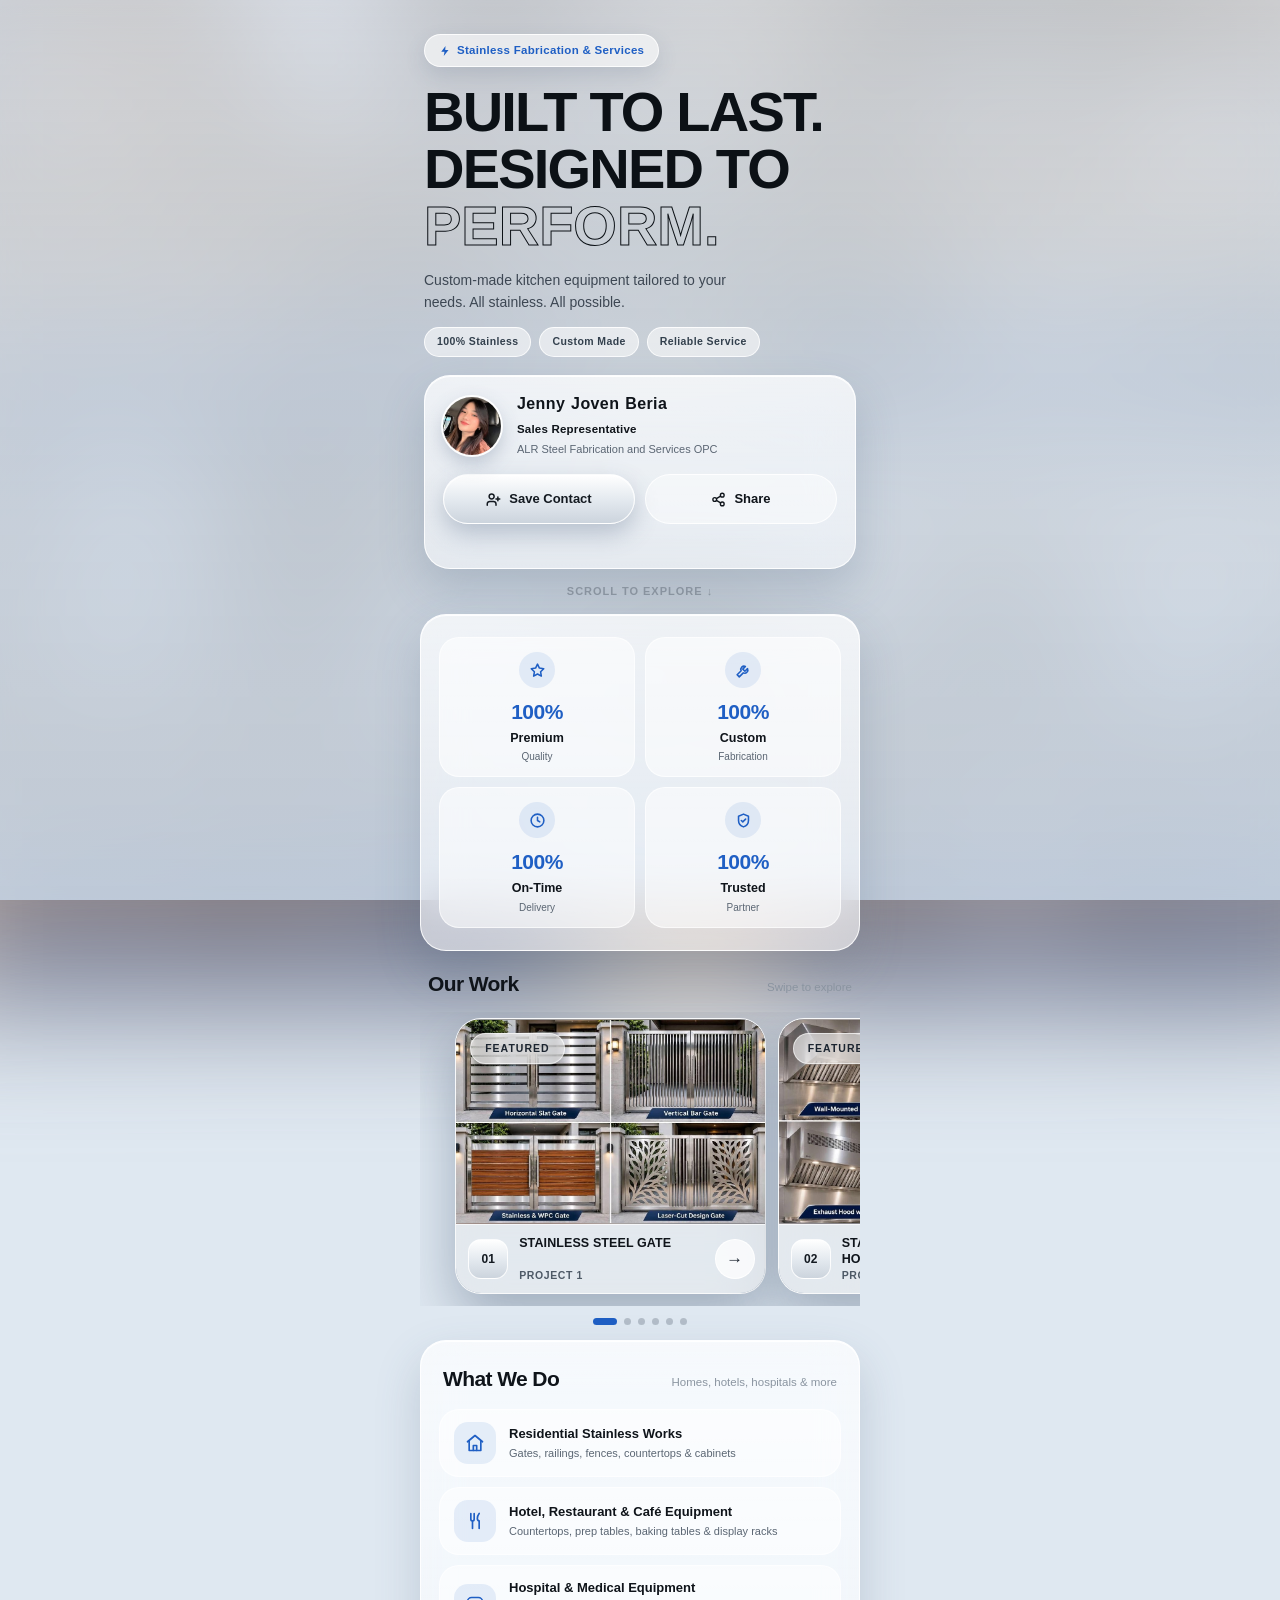
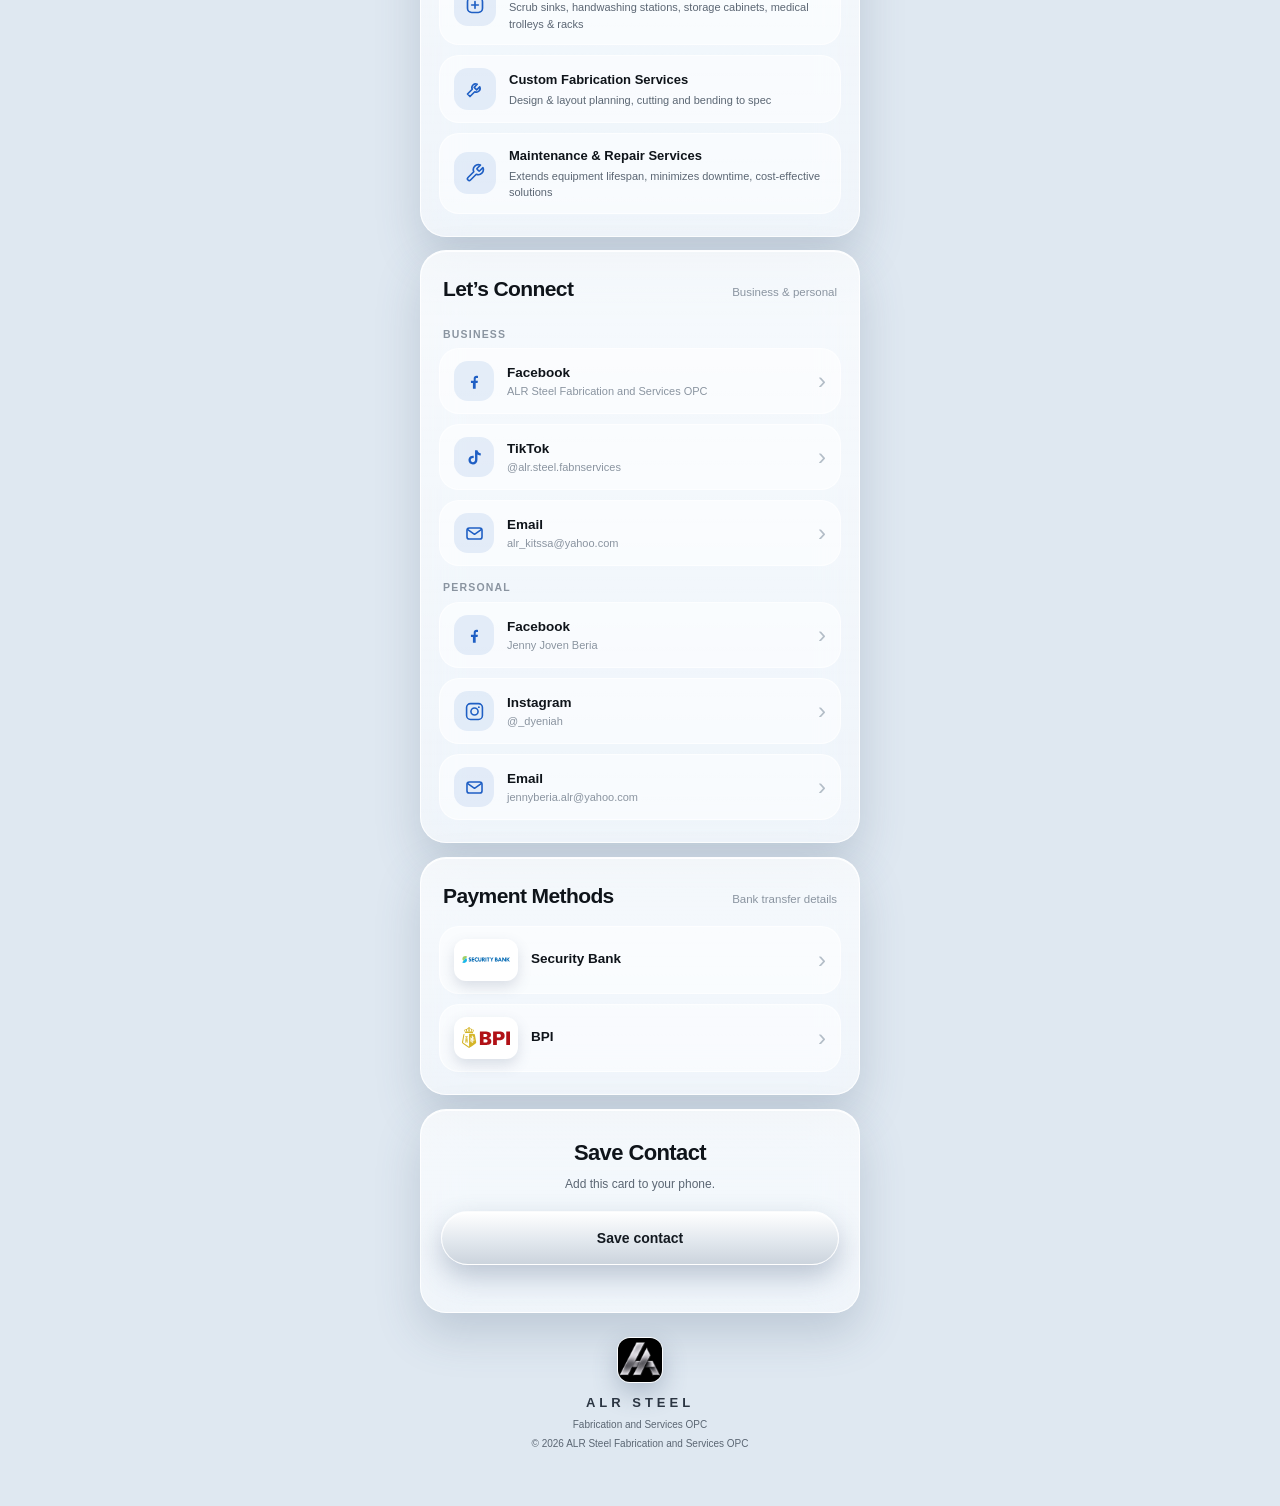
==== commit e857c8bc: "f" ====
--- a/Jenny/index.html
+++ b/Jenny/index.html
@@ -45,9 +45,9 @@
       </p>
 
       <h1>
-        BUILT WITH<br>
-        STRENGTH.<br>
-        MADE TO <span class="outline">SERVE.</span>
+        BUILT TO LAST.<br>
+        DESIGNED TO<br>
+        <span class="outline">PERFORM.</span>
       </h1>
 
       <p class="hero-sub">
@@ -228,7 +228,7 @@
     <section class="section reveal">
       <div class="section-heading">
         <h2>What We Do</h2>
-        <p>Homes, hotels &amp; custom builds</p>
+        <p>Homes, hotels, hospitals &amp; more</p>
       </div>
 
       <div class="service-list">
@@ -246,21 +246,21 @@
         </div>
         <div class="service-row">
           <span class="service-icon" aria-hidden="true">
-            <svg width="20" height="20" viewBox="0 0 24 24" fill="none" stroke="currentColor" stroke-width="2" stroke-linecap="round" stroke-linejoin="round"><path d="M14.7 6.3a4.5 4.5 0 0 0-6 6L3 18l3 3 5.7-5.7a4.5 4.5 0 0 0 6-6L14 13l-3-3 3.7-3.7z"/></svg>
-          </span>
-          <span><strong>Custom Fabrication Services</strong><small>Design &amp; layout planning, cutting and bending to spec</small></span>
+            <svg width="20" height="20" viewBox="0 0 24 24" fill="none" stroke="currentColor" stroke-width="2" stroke-linecap="round" stroke-linejoin="round"><rect x="3" y="3" width="18" height="18" rx="5"/><path d="M12 8v8"/><path d="M8 12h8"/></svg>
+          </span>
+          <span><strong>Hospital &amp; Medical Equipment</strong><small>Scrub sinks, handwashing stations, storage cabinets, medical trolleys &amp; racks</small></span>
         </div>
         <div class="service-row">
           <span class="service-icon" aria-hidden="true">
-            <svg width="20" height="20" viewBox="0 0 24 24" fill="none" stroke="currentColor" stroke-width="2" stroke-linecap="round" stroke-linejoin="round"><path d="M4 10h16l-2.5-6h-11L4 10z"/><path d="M6 10v8M18 10v8M9 18h6"/><path d="M12 13v2"/></svg>
-          </span>
-          <span><strong>Range Hoods &amp; Exhaust</strong><small>Kitchen ventilation built to fit your space</small></span>
+            <svg width="20" height="20" viewBox="0 0 24 24" fill="none" stroke="currentColor" stroke-width="2" stroke-linecap="round" stroke-linejoin="round"><path d="M14.7 6.3a4.5 4.5 0 0 0-6 6L3 18l3 3 5.7-5.7a4.5 4.5 0 0 0 6-6L14 13l-3-3 3.7-3.7z"/></svg>
+          </span>
+          <span><strong>Custom Fabrication Services</strong><small>Design &amp; layout planning, cutting and bending to spec</small></span>
         </div>
         <div class="service-row">
           <span class="service-icon" aria-hidden="true">
-            <svg width="20" height="20" viewBox="0 0 24 24" fill="none" stroke="currentColor" stroke-width="2" stroke-linecap="round" stroke-linejoin="round"><path d="M3 8h18"/><path d="M5 8v11M19 8v11"/><path d="M5 14h14"/><path d="M7 4h10v4H7z"/></svg>
-          </span>
-          <span><strong>Worktables &amp; Shelving</strong><small>Stainless preparation tables and storage</small></span>
+            <svg width="20" height="20" viewBox="0 0 24 24" fill="none" stroke="currentColor" stroke-width="2" stroke-linecap="round" stroke-linejoin="round"><path d="M14.7 6.3a1 1 0 0 0 0 1.4l1.6 1.6a1 1 0 0 0 1.4 0l3.77-3.77a6 6 0 0 1-7.94 7.94l-6.91 6.91a2.12 2.12 0 0 1-3-3l6.91-6.91a6 6 0 0 1 7.94-7.94l-3.76 3.76z"/></svg>
+          </span>
+          <span><strong>Maintenance &amp; Repair Services</strong><small>Extends equipment lifespan, minimizes downtime, cost-effective solutions</small></span>
         </div>
       </div>
     </section>
--- a/Jenny/style.css
+++ b/Jenny/style.css
@@ -794,8 +794,10 @@
 
 .bank-logo img {
   display: block;
-  width: 100%;
-  height: 100%;
+  width: auto;
+  height: auto;
+  max-width: 100%;
+  max-height: 26px;
   object-fit: contain;
 }
 
@@ -963,11 +965,11 @@
 
 .payment-provider-logo {
   display: grid;
-  width: min(160px, 62%);
-  height: 62px;
+  width: min(190px, 70%);
+  min-height: 64px;
   margin: 0 auto 16px;
   place-items: center;
-  padding: 10px 14px;
+  padding: 12px 16px;
   border-radius: 18px;
   background: #fff;
   box-shadow: 0 10px 24px rgba(70, 90, 120, 0.2);
@@ -975,8 +977,10 @@
 
 .payment-provider-logo img {
   display: block;
-  width: 100%;
-  height: 100%;
+  width: auto;
+  height: auto;
+  max-width: 100%;
+  max-height: 40px; /* keeps wide + tall logos inside the tile */
   object-fit: contain;
 }
 
@@ -1207,8 +1211,13 @@
   }
 
   .payment-provider-logo {
-    width: min(150px, 68%);
-    height: 56px;
+    width: min(170px, 74%);
+    min-height: 58px;
+    padding: 10px 14px;
+  }
+
+  .payment-provider-logo img {
+    max-height: 36px;
   }
 
   .payment-panel h1 {
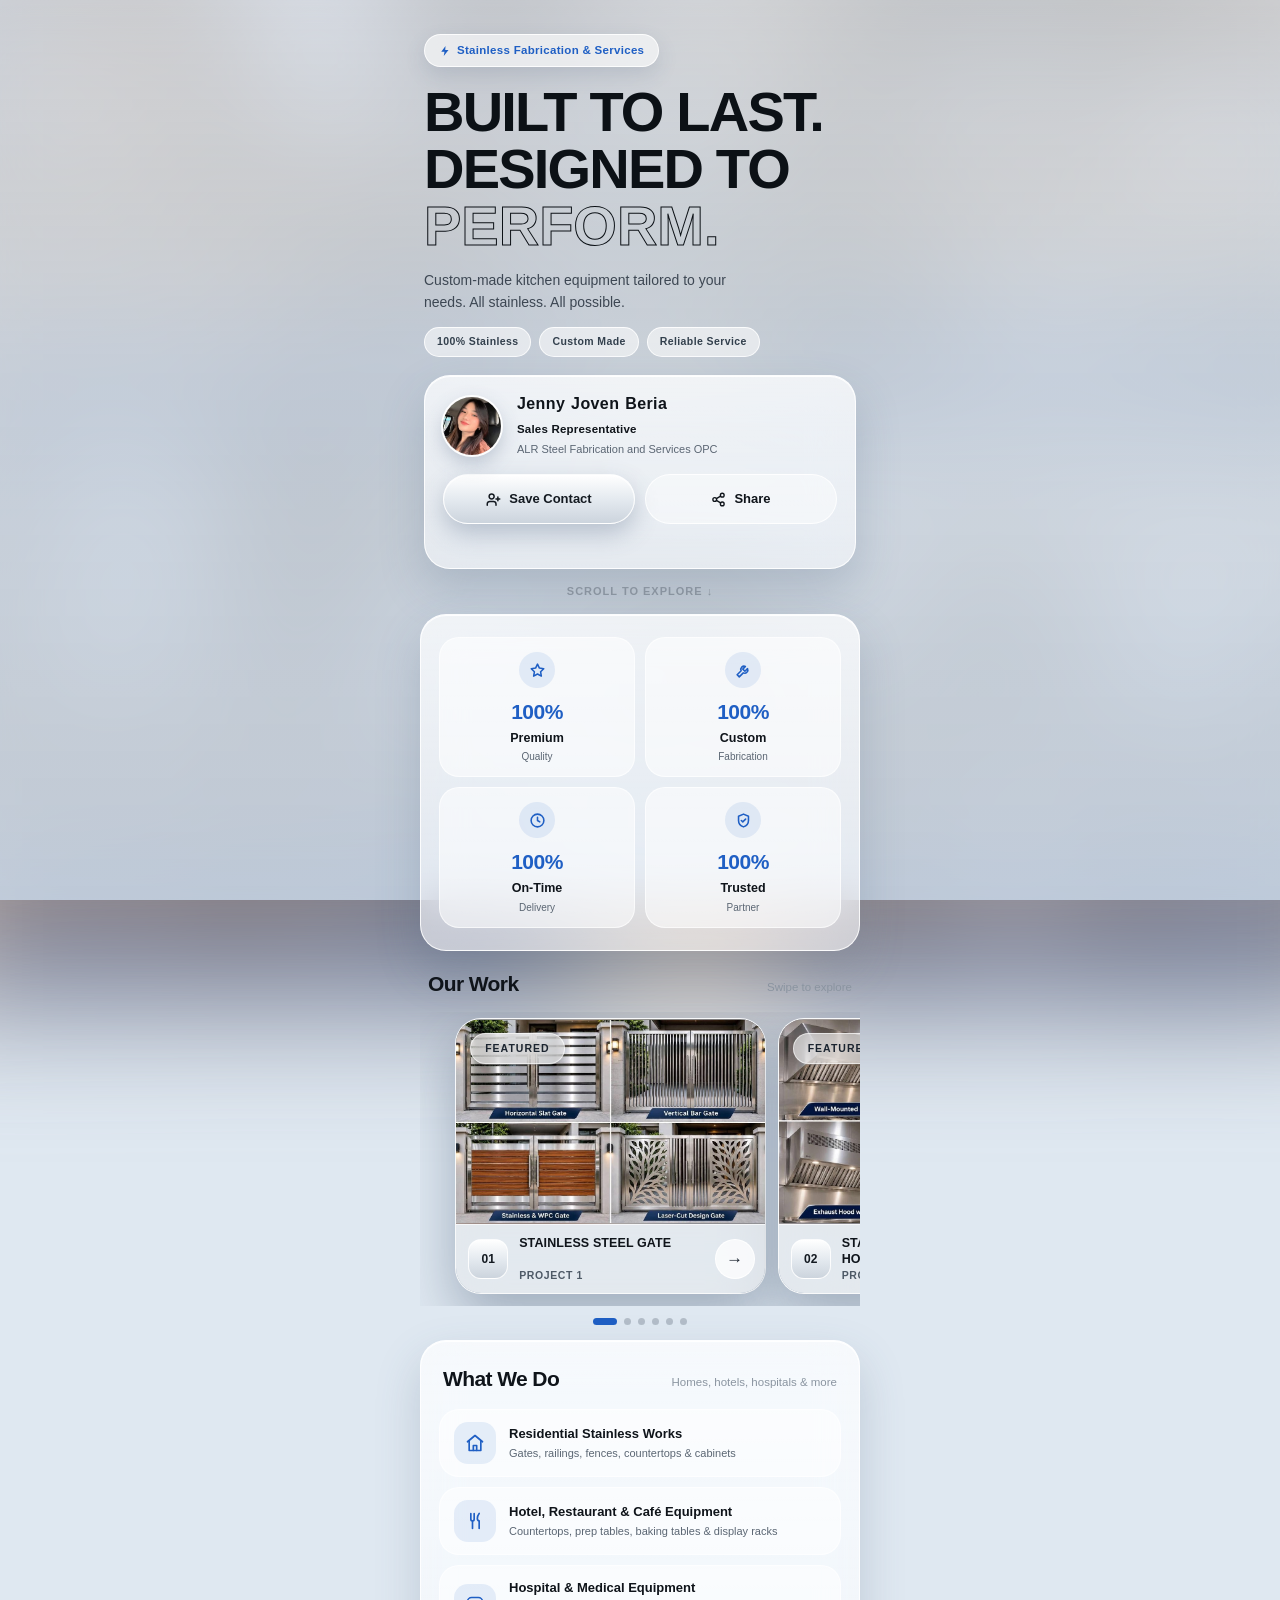
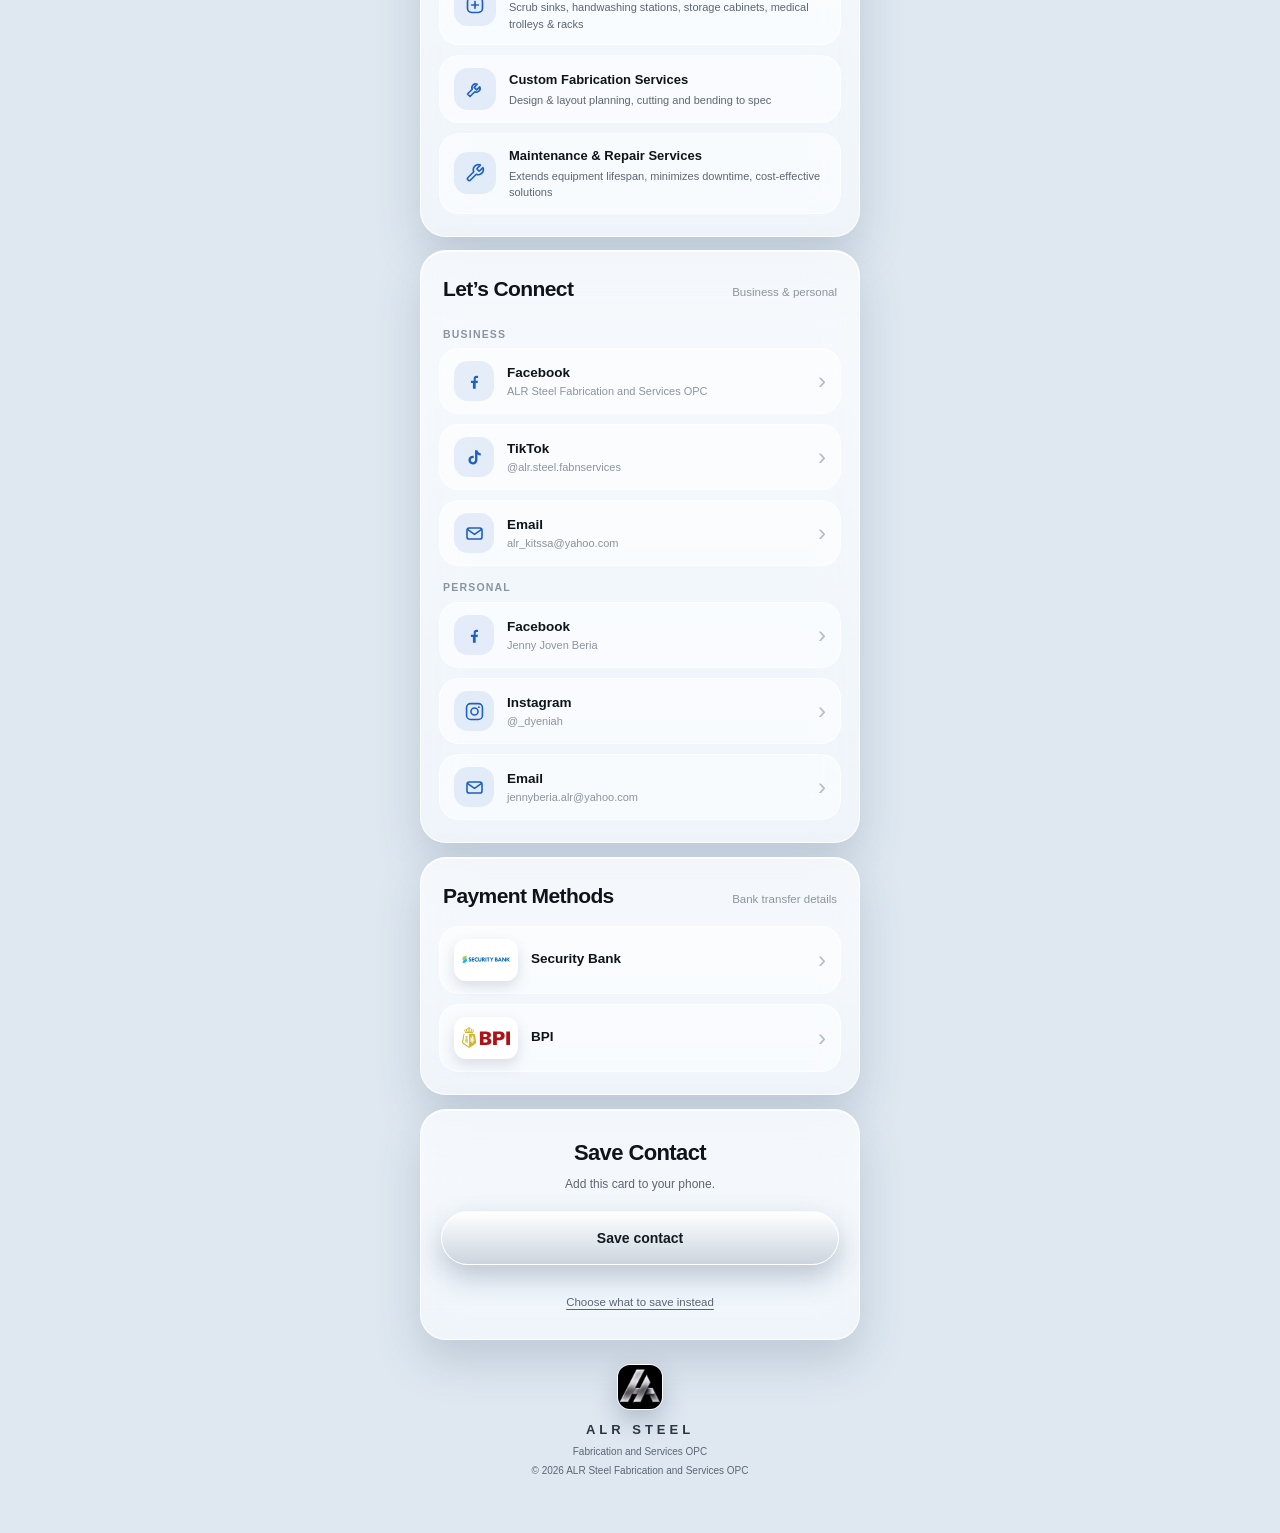
==== commit cdd3e065: "f" ====
--- a/Jenny/index.html
+++ b/Jenny/index.html
@@ -397,6 +397,7 @@
       <p>Add this card to your phone.</p>
       <button type="button" class="save-button" id="saveContact">Save contact</button>
       <p class="save-message" id="saveMessage"></p>
+      <a class="choose-link" href="contact.html">Choose what to save instead</a>
     </section>
 
     <footer class="footer reveal">
--- a/Jenny/style.css
+++ b/Jenny/style.css
@@ -882,6 +882,15 @@
   font-size: 11px;
 }
 
+.choose-link {
+  display: inline-block;
+  margin-top: 8px;
+  color: var(--muted);
+  font-size: 11.5px;
+  text-decoration: underline;
+  text-underline-offset: 3px;
+}
+
 /* ---------- FOOTER ---------- */
 
 .footer {
